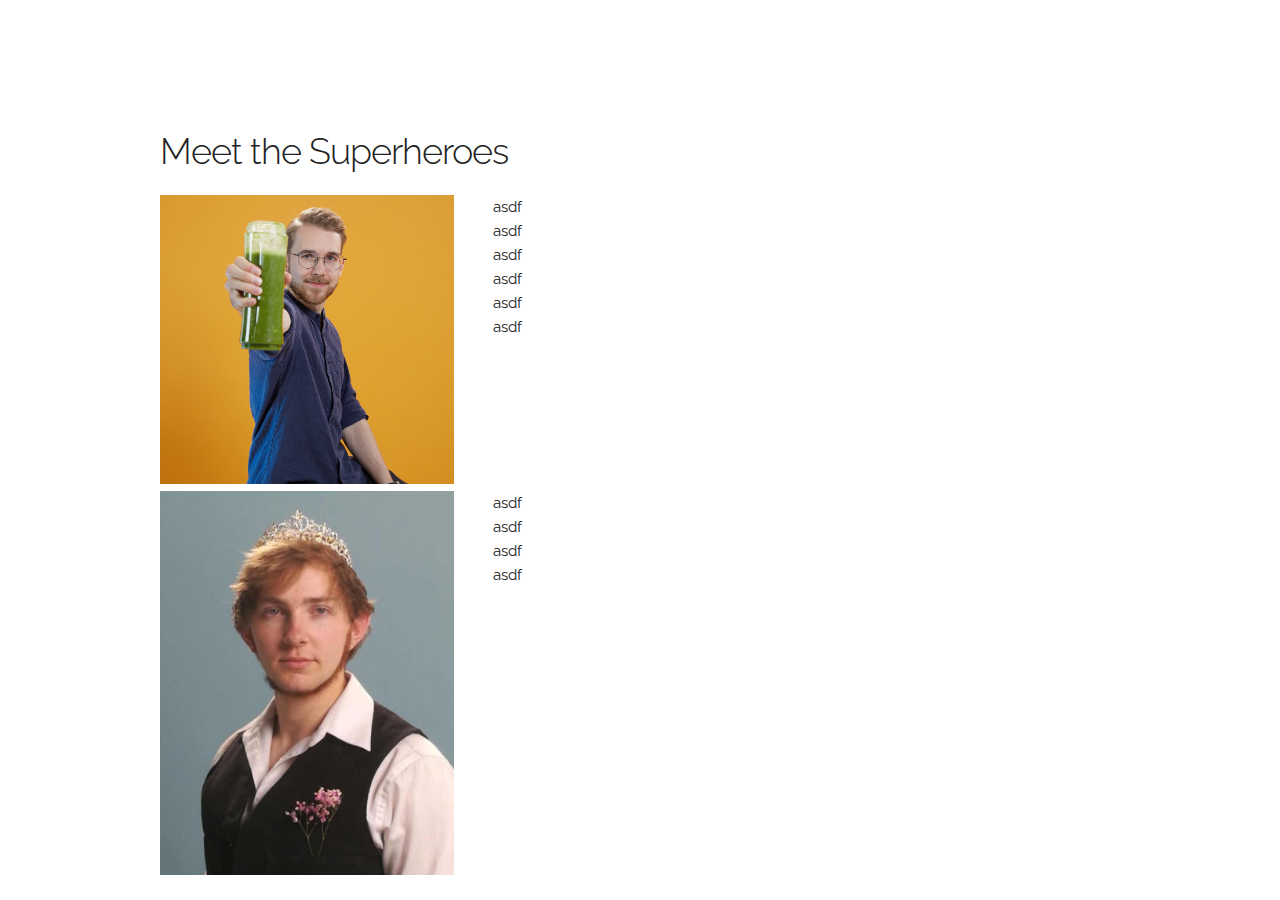
==== superheroes.html @ 85f8fbd0 "update new links and front page" ====
<!DOCTYPE html>
<html lang="en">
<head>

  <!-- Basic Page Needs
  –––––––––––––––––––––––––––––––––––––––––––––––––– -->
  <meta charset="utf-8">
  <title>MSA BJ Personal Projects</title>
  <meta name="description" content="">
  <meta name="author" content="">

  <!-- Mobile Specific Metas
  –––––––––––––––––––––––––––––––––––––––––––––––––– -->
  <meta name="viewport" content="width=device-width, initial-scale=1">

  <!-- FONT
  –––––––––––––––––––––––––––––––––––––––––––––––––– -->
  <link href="//fonts.googleapis.com/css?family=Raleway:400,300,600" rel="stylesheet" type="text/css">

  <!-- CSS
  –––––––––––––––––––––––––––––––––––––––––––––––––– -->
  <link rel="stylesheet" href="css/normalize.css">
  <link rel="stylesheet" href="css/skeleton.css">

  <!-- Favicon
  –––––––––––––––––––––––––––––––––––––––––––––––––– -->
  <link rel="icon" type="image/png" href="images/favicon.png">

</head>
<body>

  <!-- Primary Page Layout
  –––––––––––––––––––––––––––––––––––––––––––––––––– -->
  
  <div class="container" style="margin-top: 10%;">
	<div class="row">
		<div class="twelve.columns   ">
		<h3>Meet the Superheroes</h3>
		</div>
    </div>

	<div class="row">
		<div class="four columns">
			<img src="images/jonathan.png" style="width: 100%">
		</div>
		<div class="eight columns">
			asdf<br>
			asdf<br>
			asdf<br>
			asdf<br>
			asdf<br>
			asdf<br>
			
		</div>
    </div>
	
	<div class="row">
		<div class="four columns">
			<img src="images/jaguar.jpeg" style="width: 100%">
		</div>
		<div class="eight columns">
			asdf<br>
			asdf<br>
			asdf<br>
			asdf<br>
		
		</div>
    </div>
	
  </div>

<!-- End Document
  –––––––––––––––––––––––––––––––––––––––––––––––––– -->
</body>
</html>
---- css/skeleton.css ----
/*
* Skeleton V2.0.4
* Copyright 2014, Dave Gamache
* www.getskeleton.com
* Free to use under the MIT license.
* http://www.opensource.org/licenses/mit-license.php
* 12/29/2014
*/


/* Table of contents
––––––––––––––––––––––––––––––––––––––––––––––––––
- Grid
- Base Styles
- Typography
- Links
- Buttons
- Forms
- Lists
- Code
- Tables
- Spacing
- Utilities
- Clearing
- Media Queries
*/


/* Grid
–––––––––––––––––––––––––––––––––––––––––––––––––– */
.container {
  position: relative;
  width: 100%;
  max-width: 960px;
  margin: 0 auto;
  padding: 0 20px;
  box-sizing: border-box; }
.column,
.columns {
  width: 100%;
  float: left;
  box-sizing: border-box; }

/* For devices larger than 400px */
@media (min-width: 400px) {
  .container {
    width: 85%;
    padding: 0; }
}

/* For devices larger than 550px */
@media (min-width: 550px) {
  .container {
    width: 80%; }
  .column,
  .columns {
    margin-left: 4%; }
  .column:first-child,
  .columns:first-child {
    margin-left: 0; }

  .one.column,
  .one.columns                    { width: 4.66666666667%; }
  .two.columns                    { width: 13.3333333333%; }
  .three.columns                  { width: 22%;            }
  .four.columns                   { width: 30.6666666667%; }
  .five.columns                   { width: 39.3333333333%; }
  .six.columns                    { width: 48%;            }
  .seven.columns                  { width: 56.6666666667%; }
  .eight.columns                  { width: 65.3333333333%; }
  .nine.columns                   { width: 74.0%;          }
  .ten.columns                    { width: 82.6666666667%; }
  .eleven.columns                 { width: 91.3333333333%; }
  .twelve.columns                 { width: 100%; margin-left: 0; }

  .one-third.column               { width: 30.6666666667%; }
  .two-thirds.column              { width: 65.3333333333%; }

  .one-half.column                { width: 48%; }

  /* Offsets */
  .offset-by-one.column,
  .offset-by-one.columns          { margin-left: 8.66666666667%; }
  .offset-by-two.column,
  .offset-by-two.columns          { margin-left: 17.3333333333%; }
  .offset-by-three.column,
  .offset-by-three.columns        { margin-left: 26%;            }
  .offset-by-four.column,
  .offset-by-four.columns         { margin-left: 34.6666666667%; }
  .offset-by-five.column,
  .offset-by-five.columns         { margin-left: 43.3333333333%; }
  .offset-by-six.column,
  .offset-by-six.columns          { margin-left: 52%;            }
  .offset-by-seven.column,
  .offset-by-seven.columns        { margin-left: 60.6666666667%; }
  .offset-by-eight.column,
  .offset-by-eight.columns        { margin-left: 69.3333333333%; }
  .offset-by-nine.column,
  .offset-by-nine.columns         { margin-left: 78.0%;          }
  .offset-by-ten.column,
  .offset-by-ten.columns          { margin-left: 86.6666666667%; }
  .offset-by-eleven.column,
  .offset-by-eleven.columns       { margin-left: 95.3333333333%; }

  .offset-by-one-third.column,
  .offset-by-one-third.columns    { margin-left: 34.6666666667%; }
  .offset-by-two-thirds.column,
  .offset-by-two-thirds.columns   { margin-left: 69.3333333333%; }

  .offset-by-one-half.column,
  .offset-by-one-half.columns     { margin-left: 52%; }

}


/* Base Styles
–––––––––––––––––––––––––––––––––––––––––––––––––– */
/* NOTE
html is set to 62.5% so that all the REM measurements throughout Skeleton
are based on 10px sizing. So basically 1.5rem = 15px :) */
html {
  font-size: 62.5%; }
body {
  font-size: 1.5em; /* currently ems cause chrome bug misinterpreting rems on body element */
  line-height: 1.6;
  font-weight: 400;
  font-family: "Raleway", "HelveticaNeue", "Helvetica Neue", Helvetica, Arial, sans-serif;
  color: #222; }


/* Typography
–––––––––––––––––––––––––––––––––––––––––––––––––– */
h1, h2, h3, h4, h5, h6 {
  margin-top: 0;
  margin-bottom: 2rem;
  font-weight: 300; }
h1 { font-size: 4.0rem; line-height: 1.2;  letter-spacing: -.1rem;}
h2 { font-size: 3.6rem; line-height: 1.25; letter-spacing: -.1rem; }
h3 { font-size: 3.0rem; line-height: 1.3;  letter-spacing: -.1rem; }
h4 { font-size: 2.4rem; line-height: 1.35; letter-spacing: -.08rem; }
h5 { font-size: 1.8rem; line-height: 1.5;  letter-spacing: -.05rem; }
h6 { font-size: 1.5rem; line-height: 1.6;  letter-spacing: 0; }

/* Larger than phablet */
@media (min-width: 550px) {
  h1 { font-size: 5.0rem; }
  h2 { font-size: 4.2rem; }
  h3 { font-size: 3.6rem; }
  h4 { font-size: 3.0rem; }
  h5 { font-size: 2.4rem; }
  h6 { font-size: 1.5rem; }
}

p {
  margin-top: 0; }


/* Links
–––––––––––––––––––––––––––––––––––––––––––––––––– */
a {
  color: #1EAEDB; }
a:hover {
  color: #0FA0CE; }


/* Buttons
–––––––––––––––––––––––––––––––––––––––––––––––––– */
.button,
button,
input[type="submit"],
input[type="reset"],
input[type="button"] {
  display: inline-block;
  height: 38px;
  padding: 0 30px;
  color: #555;
  text-align: center;
  font-size: 11px;
  font-weight: 600;
  line-height: 38px;
  letter-spacing: .1rem;
  text-transform: uppercase;
  text-decoration: none;
  white-space: nowrap;
  background-color: transparent;
  border-radius: 4px;
  border: 1px solid #bbb;
  cursor: pointer;
  box-sizing: border-box; }
.button:hover,
button:hover,
input[type="submit"]:hover,
input[type="reset"]:hover,
input[type="button"]:hover,
.button:focus,
button:focus,
input[type="submit"]:focus,
input[type="reset"]:focus,
input[type="button"]:focus {
  color: #333;
  border-color: #888;
  outline: 0; }
.button.button-primary,
button.button-primary,
input[type="submit"].button-primary,
input[type="reset"].button-primary,
input[type="button"].button-primary {
  color: #FFF;
  background-color: #33C3F0;
  border-color: #33C3F0; }
.button.button-primary:hover,
button.button-primary:hover,
input[type="submit"].button-primary:hover,
input[type="reset"].button-primary:hover,
input[type="button"].button-primary:hover,
.button.button-primary:focus,
button.button-primary:focus,
input[type="submit"].button-primary:focus,
input[type="reset"].button-primary:focus,
input[type="button"].button-primary:focus {
  color: #FFF;
  background-color: #1EAEDB;
  border-color: #1EAEDB; }


/* Forms
–––––––––––––––––––––––––––––––––––––––––––––––––– */
input[type="email"],
input[type="number"],
input[type="search"],
input[type="text"],
input[type="tel"],
input[type="url"],
input[type="password"],
textarea,
select {
  height: 38px;
  padding: 6px 10px; /* The 6px vertically centers text on FF, ignored by Webkit */
  background-color: #fff;
  border: 1px solid #D1D1D1;
  border-radius: 4px;
  box-shadow: none;
  box-sizing: border-box; }
/* Removes awkward default styles on some inputs for iOS */
input[type="email"],
input[type="number"],
input[type="search"],
input[type="text"],
input[type="tel"],
input[type="url"],
input[type="password"],
textarea {
  -webkit-appearance: none;
     -moz-appearance: none;
          appearance: none; }
textarea {
  min-height: 65px;
  padding-top: 6px;
  padding-bottom: 6px; }
input[type="email"]:focus,
input[type="number"]:focus,
input[type="search"]:focus,
input[type="text"]:focus,
input[type="tel"]:focus,
input[type="url"]:focus,
input[type="password"]:focus,
textarea:focus,
select:focus {
  border: 1px solid #33C3F0;
  outline: 0; }
label,
legend {
  display: block;
  margin-bottom: .5rem;
  font-weight: 600; }
fieldset {
  padding: 0;
  border-width: 0; }
input[type="checkbox"],
input[type="radio"] {
  display: inline; }
label > .label-body {
  display: inline-block;
  margin-left: .5rem;
  font-weight: normal; }


/* Lists
–––––––––––––––––––––––––––––––––––––––––––––––––– */
ul {
  list-style: circle inside; }
ol {
  list-style: decimal inside; }
ol, ul {
  padding-left: 0;
  margin-top: 0; }
ul ul,
ul ol,
ol ol,
ol ul {
  margin: 1.5rem 0 1.5rem 3rem;
  font-size: 90%; }
li {
  margin-bottom: 1rem; }


/* Code
–––––––––––––––––––––––––––––––––––––––––––––––––– */
code {
  padding: .2rem .5rem;
  margin: 0 .2rem;
  font-size: 90%;
  white-space: nowrap;
  background: #F1F1F1;
  border: 1px solid #E1E1E1;
  border-radius: 4px; }
pre > code {
  display: block;
  padding: 1rem 1.5rem;
  white-space: pre; }


/* Tables
–––––––––––––––––––––––––––––––––––––––––––––––––– */
th,
td {
  padding: 12px 15px;
  text-align: left;
  border-bottom: 1px solid #E1E1E1; }
th:first-child,
td:first-child {
  padding-left: 0; }
th:last-child,
td:last-child {
  padding-right: 0; }


/* Spacing
–––––––––––––––––––––––––––––––––––––––––––––––––– */
button,
.button {
  margin-bottom: 1rem; }
input,
textarea,
select,
fieldset {
  margin-bottom: 1.5rem; }
pre,
blockquote,
dl,
figure,
table,
p,
ul,
ol,
form {
  margin-bottom: 2.5rem; }


/* Utilities
–––––––––––––––––––––––––––––––––––––––––––––––––– */
.u-full-width {
  width: 100%;
  box-sizing: border-box; }
.u-max-full-width {
  max-width: 100%;
  box-sizing: border-box; }
.u-pull-right {
  float: right; }
.u-pull-left {
  float: left; }


/* Misc
–––––––––––––––––––––––––––––––––––––––––––––––––– */
hr {
  margin-top: 3rem;
  margin-bottom: 3.5rem;
  border-width: 0;
  border-top: 1px solid #E1E1E1; }


/* Clearing
–––––––––––––––––––––––––––––––––––––––––––––––––– */

/* Self Clearing Goodness */
.container:after,
.row:after,
.u-cf {
  content: "";
  display: table;
  clear: both; }


/* Media Queries
–––––––––––––––––––––––––––––––––––––––––––––––––– */
/*
Note: The best way to structure the use of media queries is to create the queries
near the relevant code. For example, if you wanted to change the styles for buttons
on small devices, paste the mobile query code up in the buttons section and style it
there.
*/


/* Larger than mobile */
@media (min-width: 400px) {}

/* Larger than phablet (also point when grid becomes active) */
@media (min-width: 550px) {}

/* Larger than tablet */
@media (min-width: 750px) {}

/* Larger than desktop */
@media (min-width: 1000px) {}

/* Larger than Desktop HD */
@media (min-width: 1200px) {}





/* ADAPTABLE SQUARE BOXES
------------------------------------------------- */

.square-box{
    position: relative;
    /*width: 50%;*/
	width: 100%;
    overflow: hidden;
    background: #4679BD;
}
.square-box:before{
    content: "";
    display: block;
    padding-top: 100%;
}
.square-content{
    position:  absolute;
    top: 0;
    left: 0;
    bottom: 0;
    right: 0;
    color: white;
}
.square-content div {
   display: table;
   width: 100%;
   height: 100%;
}
.square-content span {
    display: table-cell;
    text-align: center;
    vertical-align: middle;
    color: white;
	font-size: 2.5em; /* currently ems cause chrome bug misinterpreting rems on body element */
	line-height: 1.6;
	font-weight: 400;
	font-family: "Raleway", "HelveticaNeue", "Helvetica Neue", Helvetica, Arial, sans-serif;
}
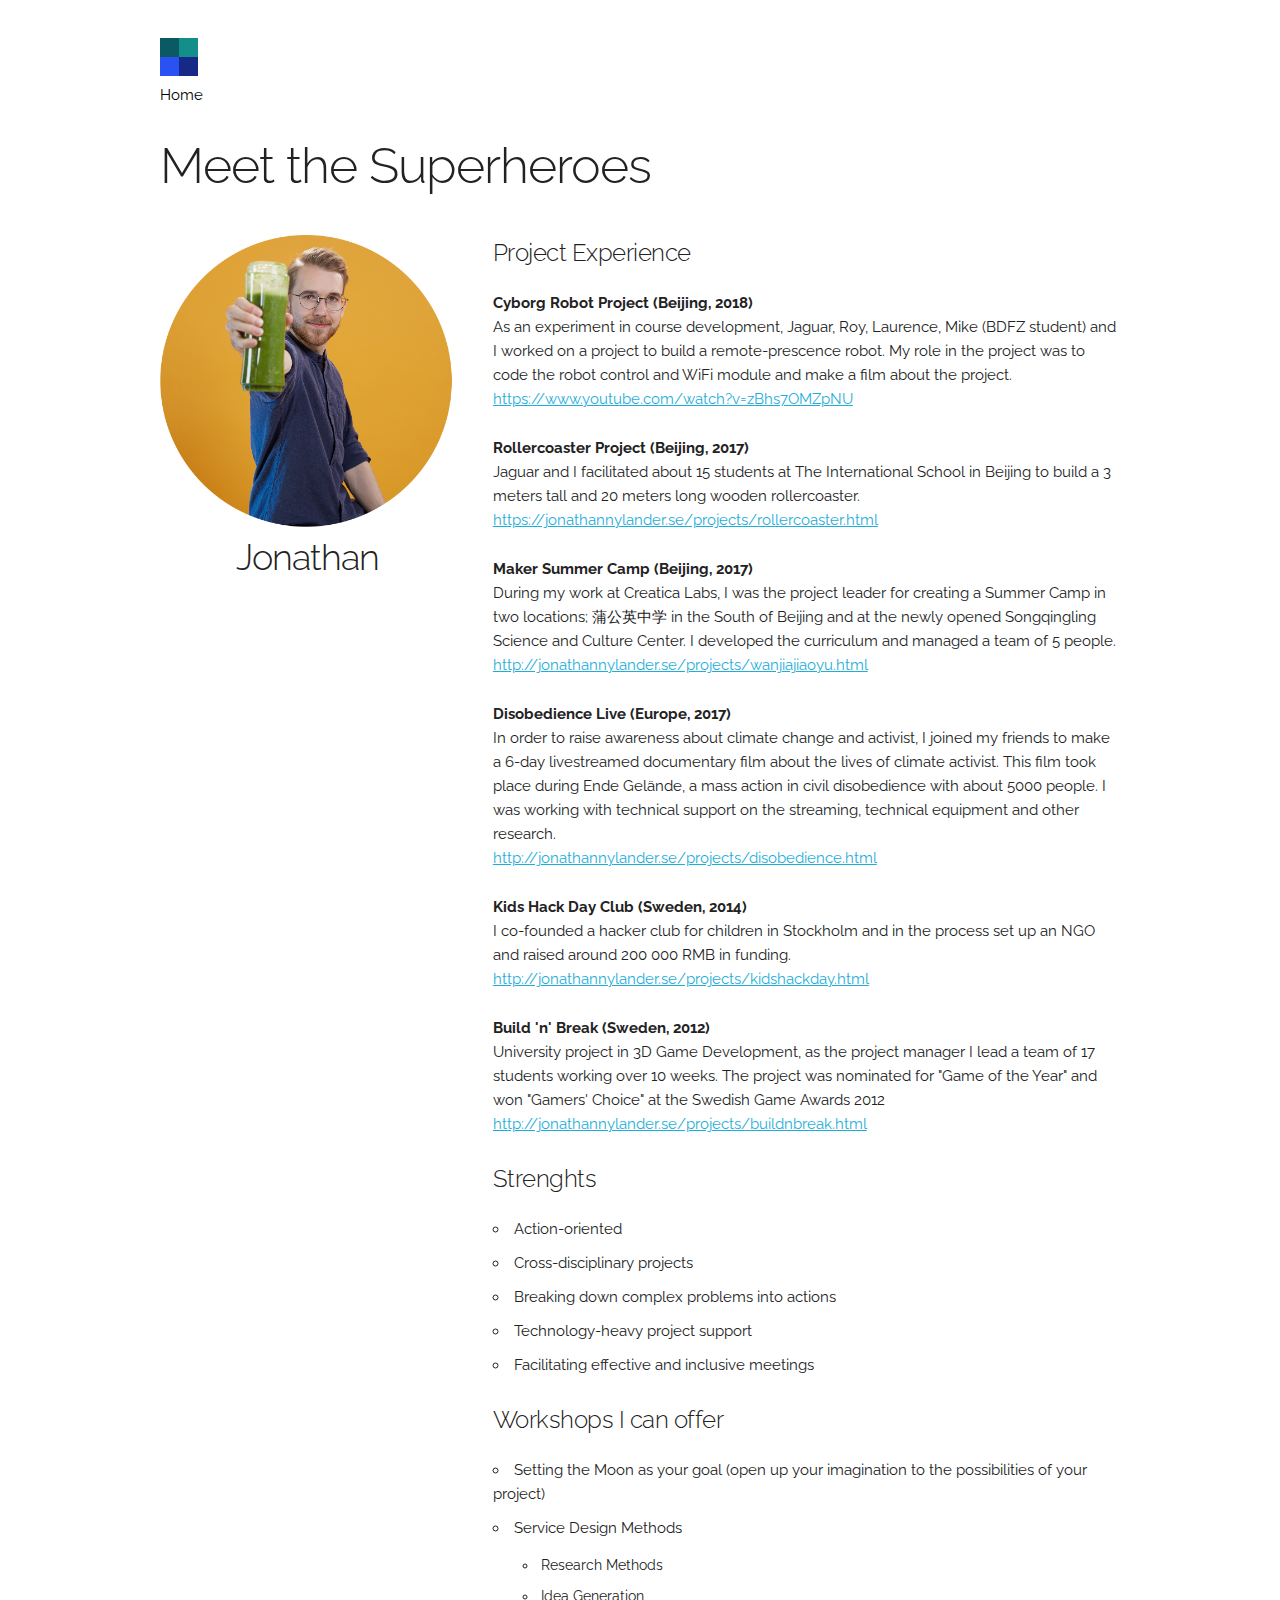
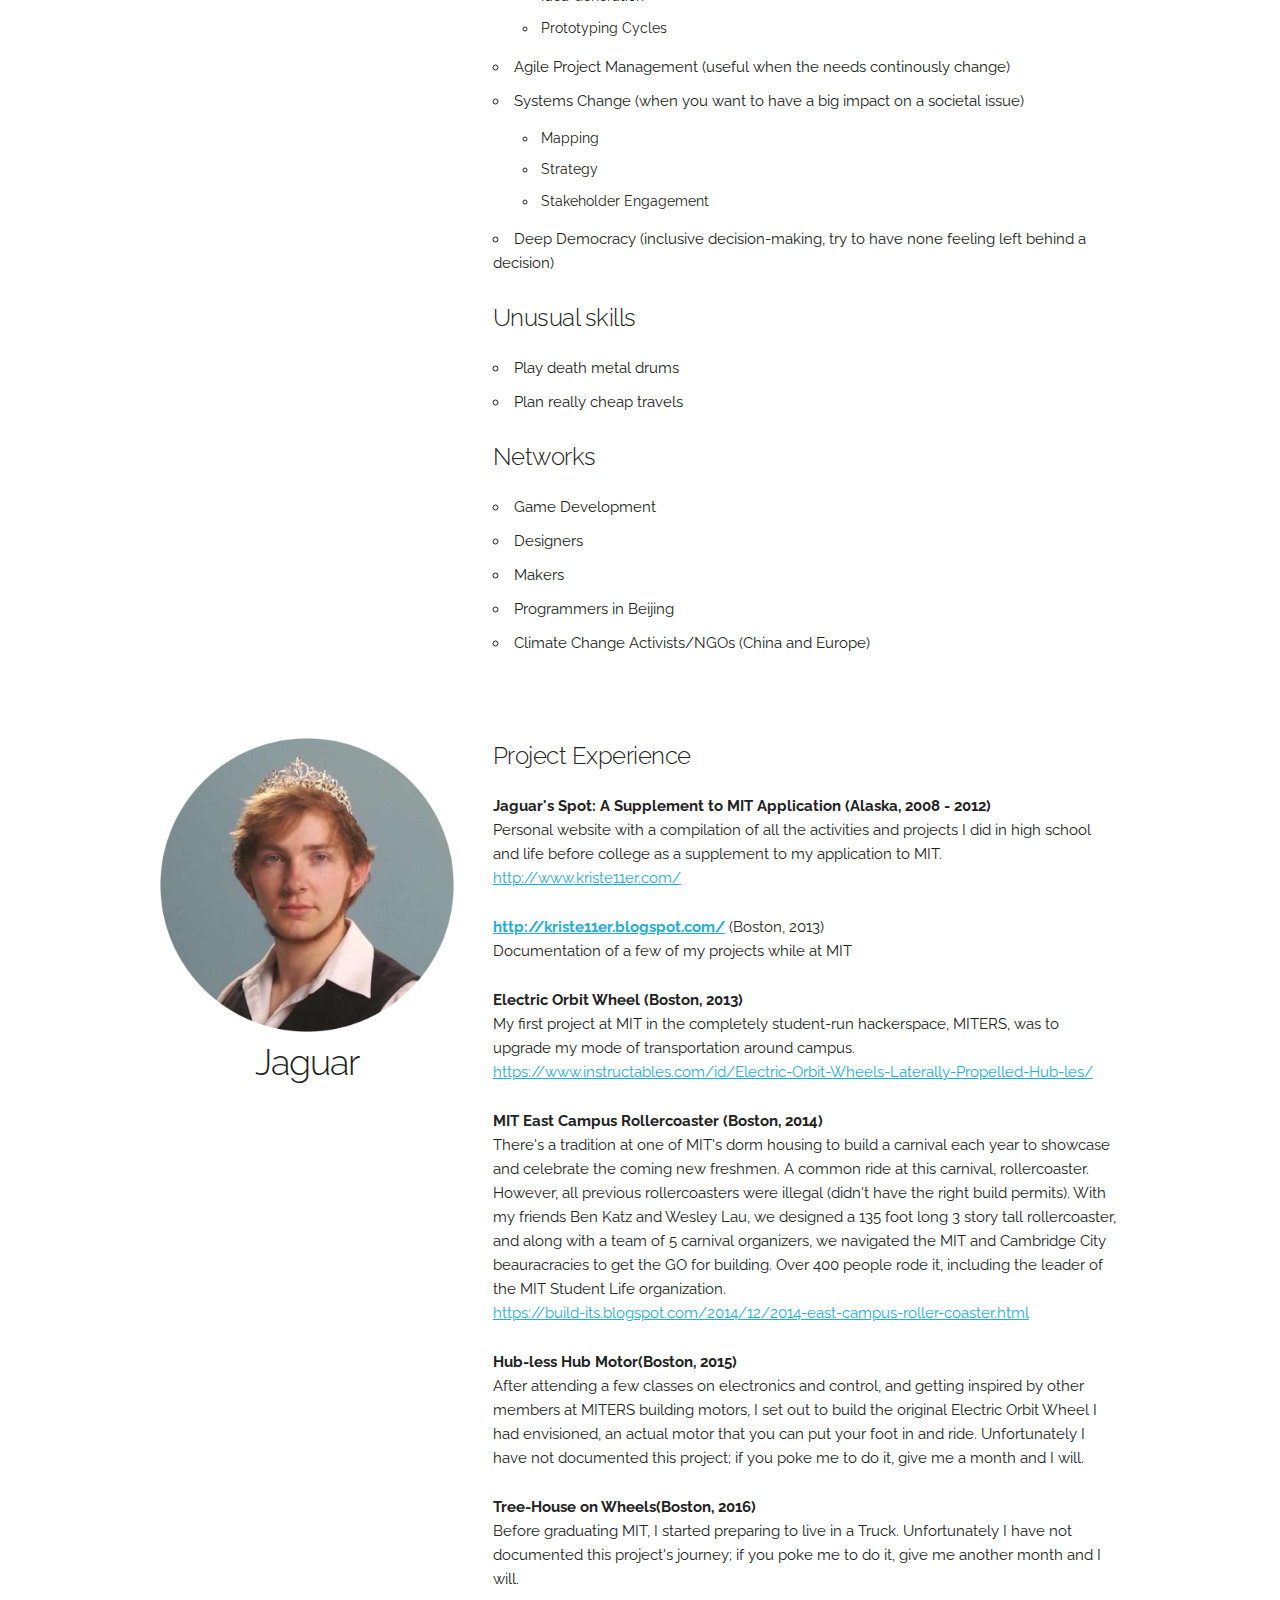
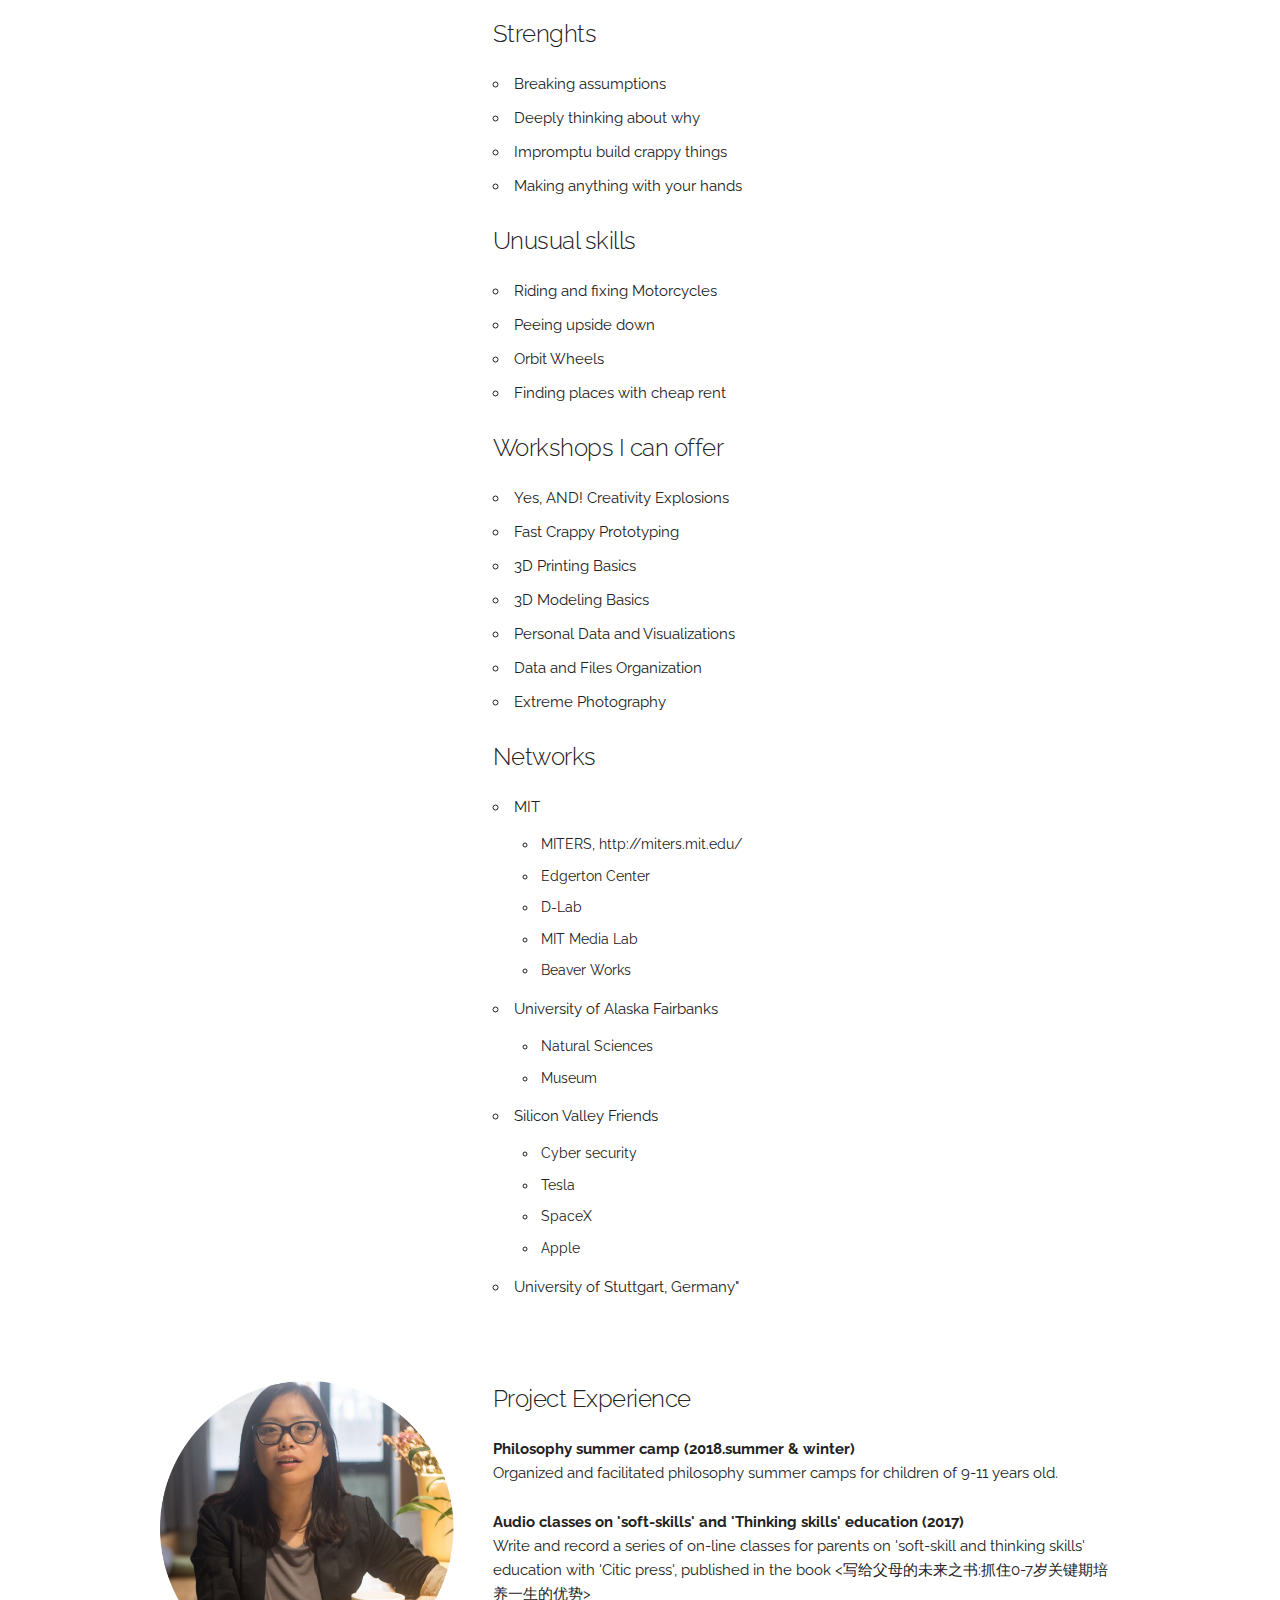
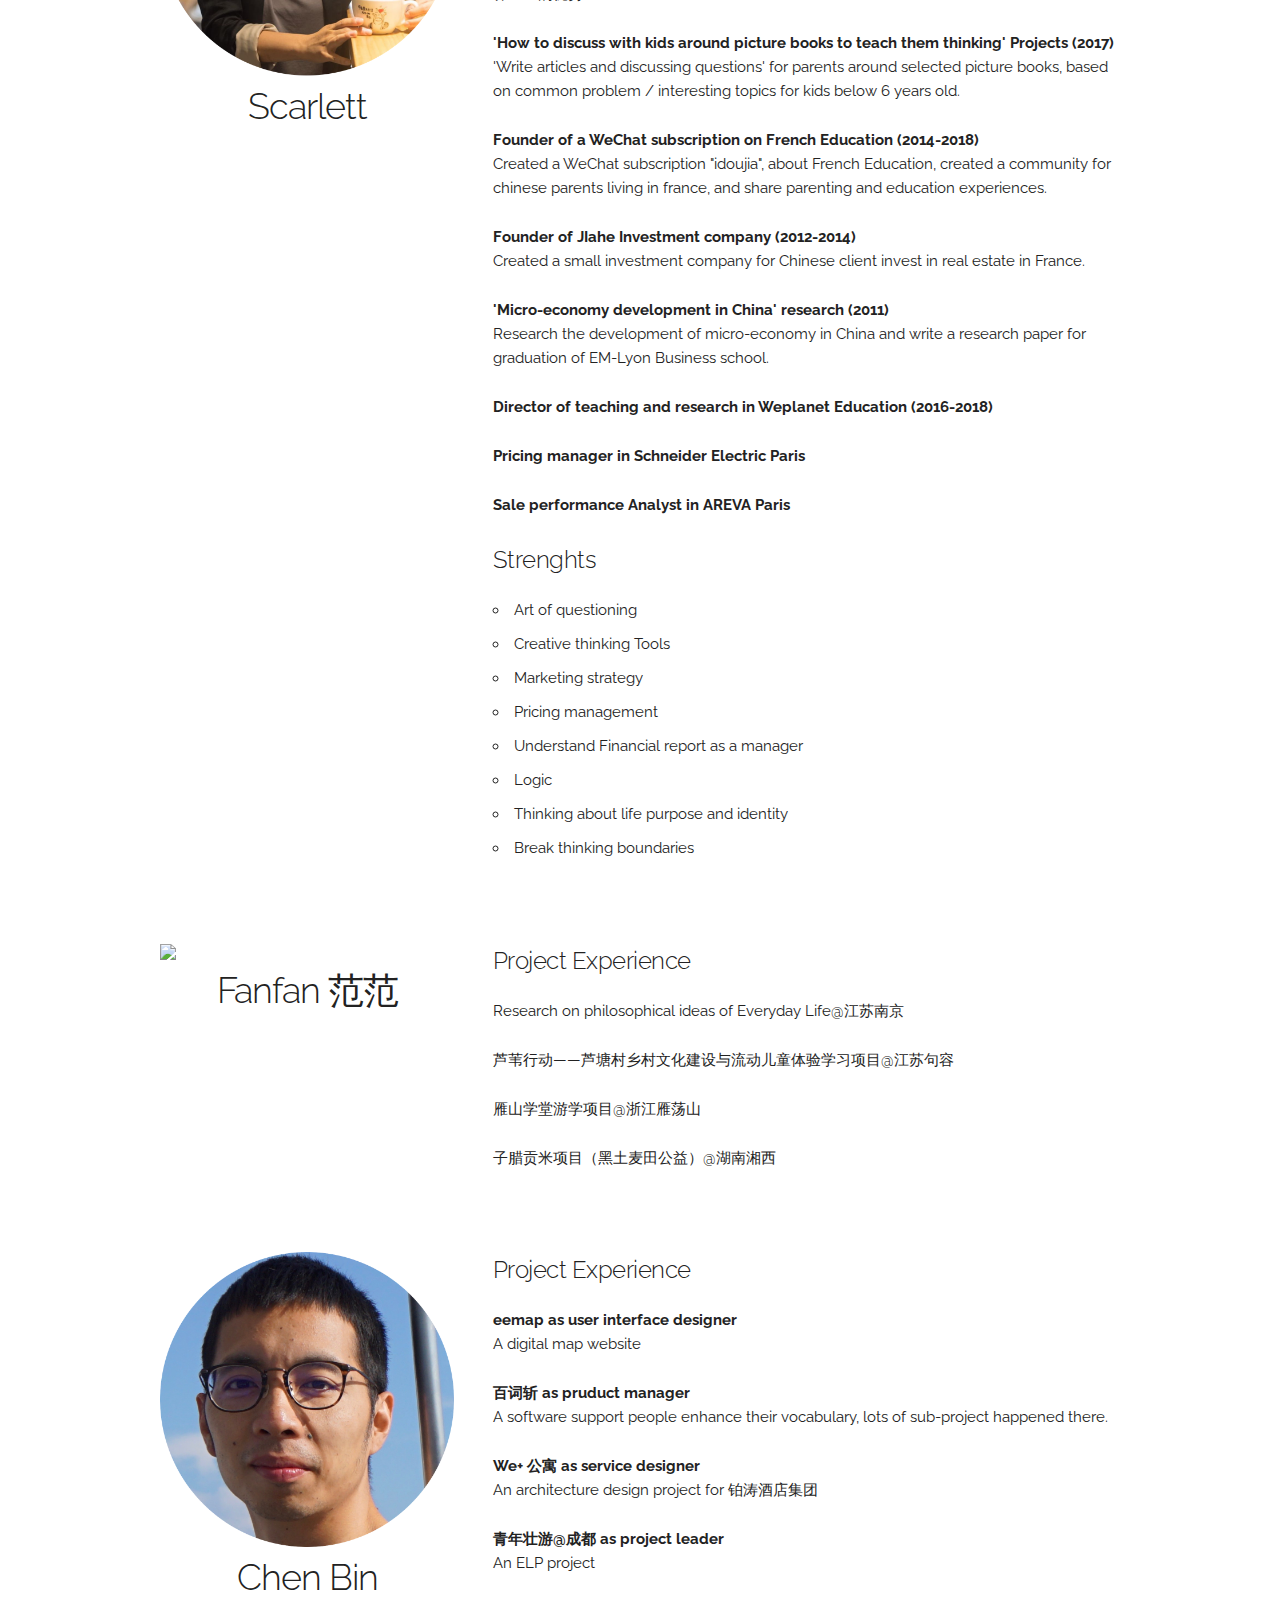
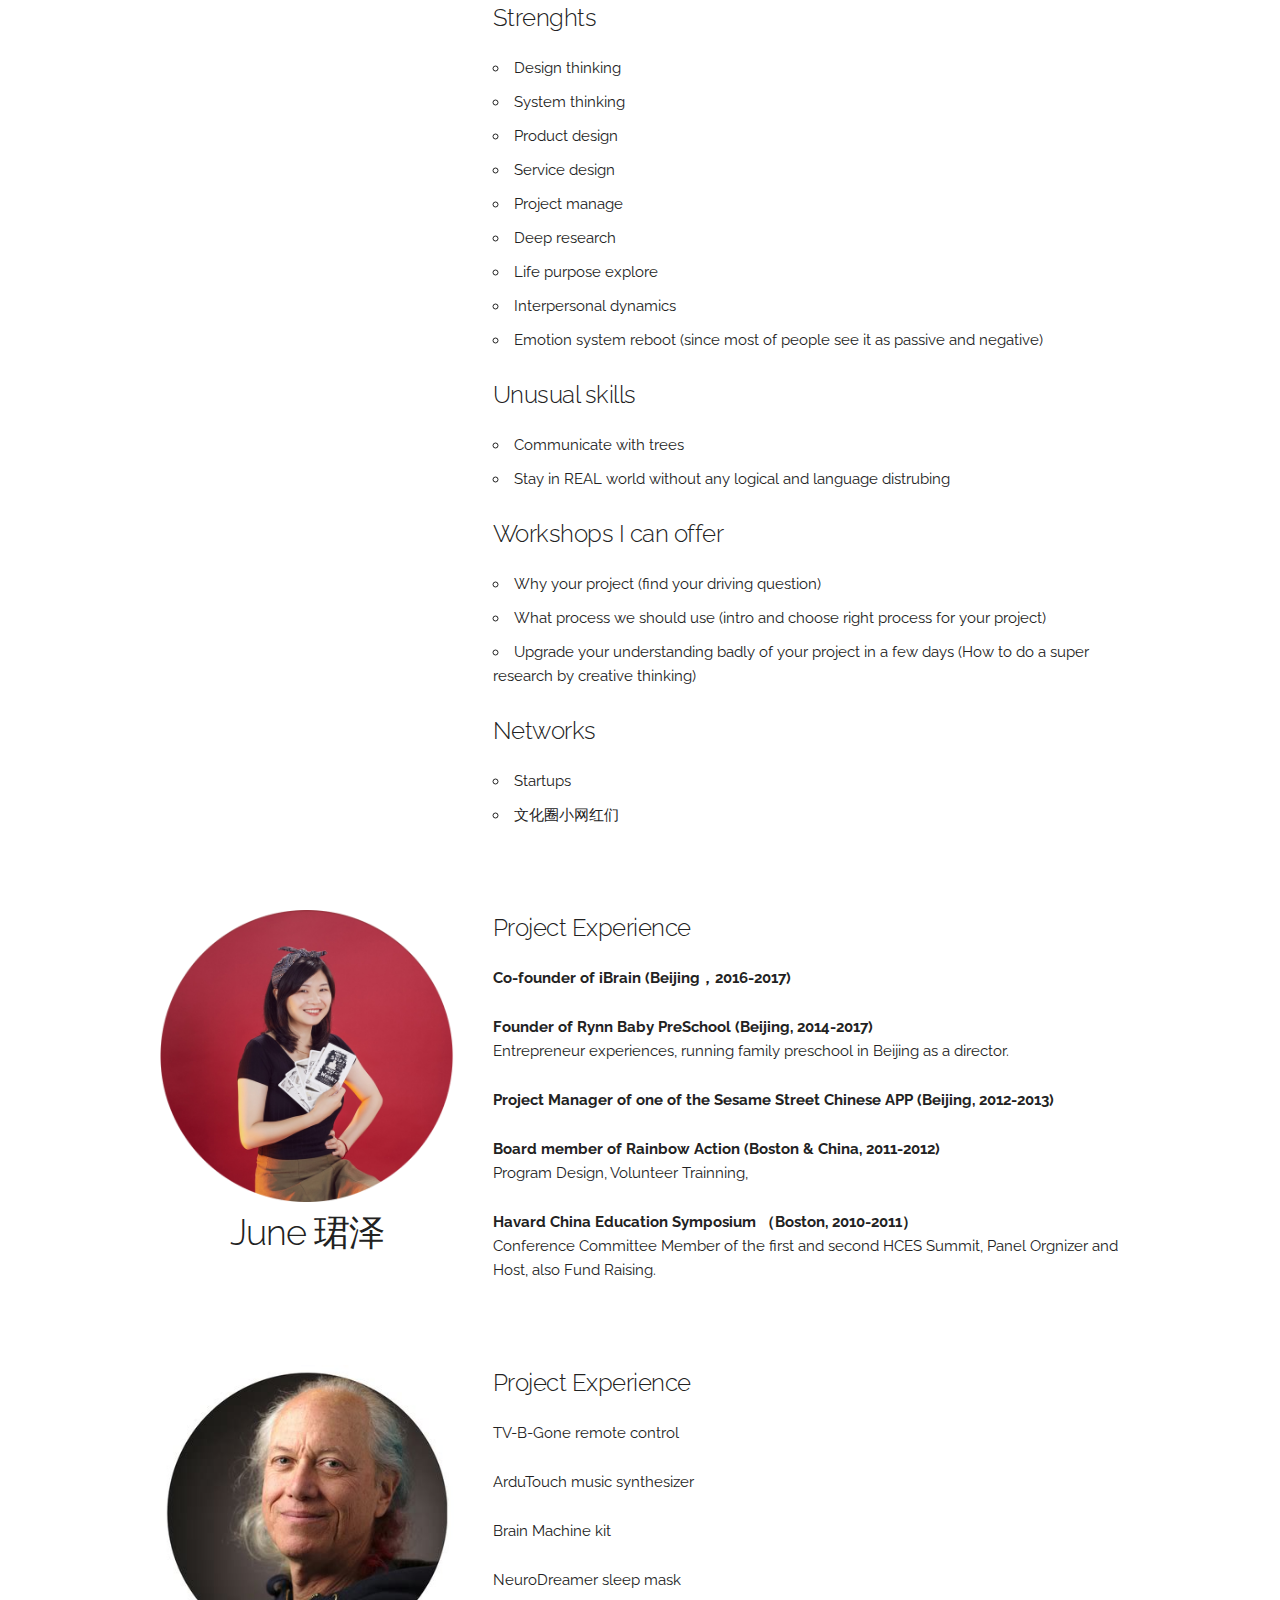
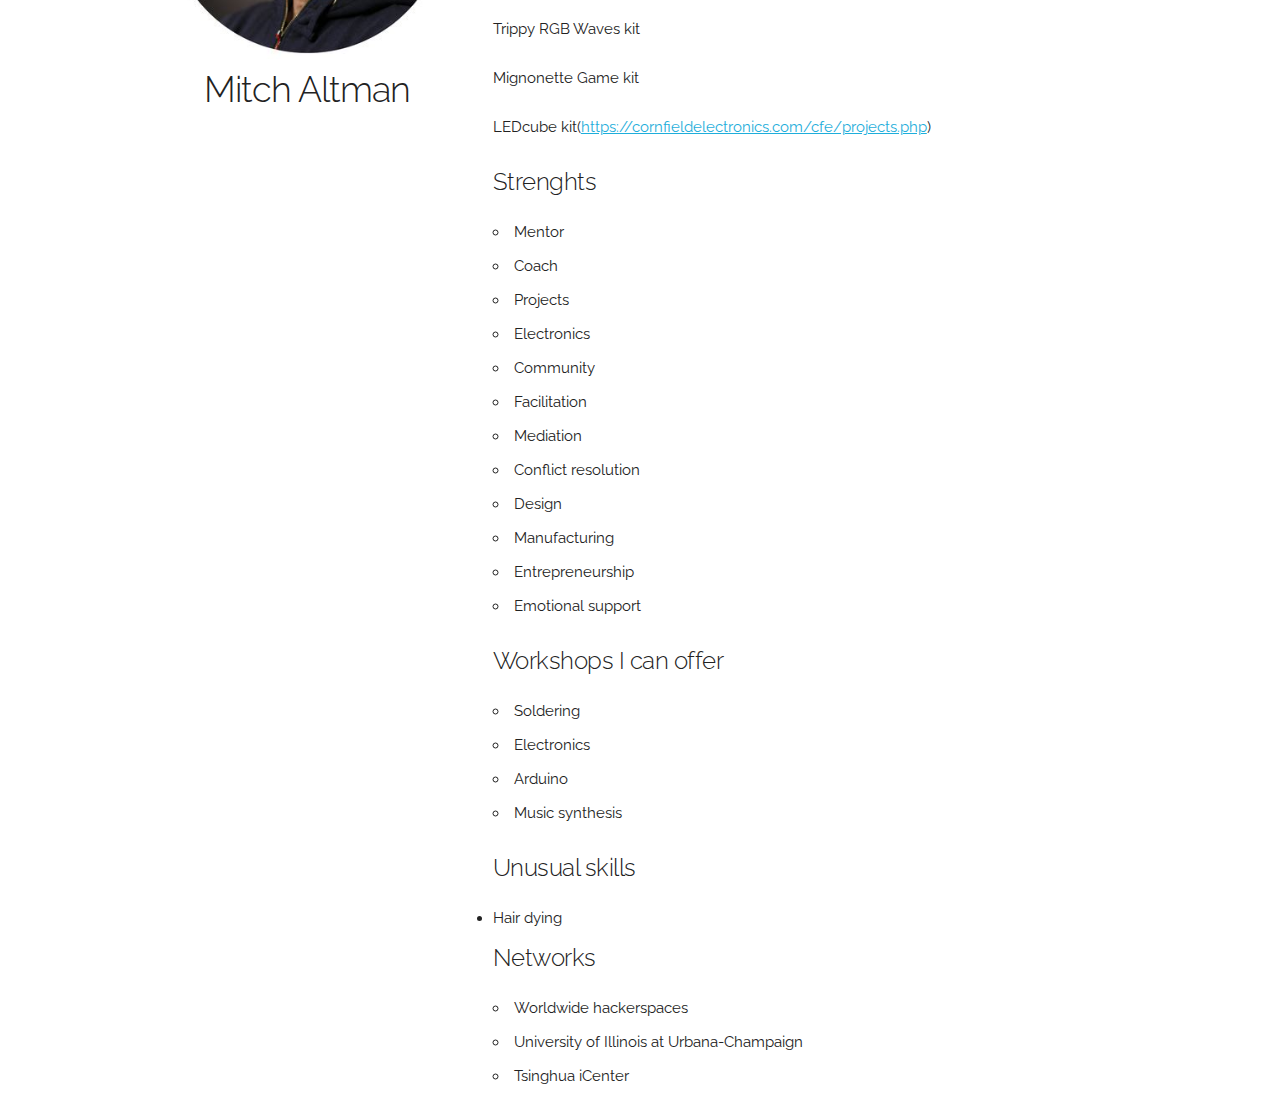
==== commit 0f7aa039: "final update before email" ====
--- a/superheroes.html
+++ b/superheroes.html
@@ -32,39 +32,419 @@
   <!-- Primary Page Layout
   –––––––––––––––––––––––––––––––––––––––––––––––––– -->
   
-  <div class="container" style="margin-top: 10%;">
+  <div class="container" style="margin-top: 3%;">
 	<div class="row">
-		<div class="twelve.columns   ">
-		<h3>Meet the Superheroes</h3>
-		</div>
-    </div>
-
-	<div class="row">
+		<div class="eleven columns">
+		
+		<div class="navigation-bar">
+			<a href="index.html">
+			<img src="images/menu.png" style="width: 2.5em"><br>
+			Home
+			</a>
+		</div>
+		
+		</div>
+    </div>
+	
+	<div class="row"  style="margin-top: 3%; margin-bottom: 2%;">
+		<div class="twelve columns">
+		<h1>Meet the Superheroes</h1>
+		</div>
+    </div>
+
+	<div class="row" id="jonathan">
 		<div class="four columns">
 			<img src="images/jonathan.png" style="width: 100%">
-		</div>
-		<div class="eight columns">
-			asdf<br>
-			asdf<br>
-			asdf<br>
-			asdf<br>
-			asdf<br>
-			asdf<br>
-			
-		</div>
-    </div>
-	
-	<div class="row">
-		<div class="four columns">
-			<img src="images/jaguar.jpeg" style="width: 100%">
-		</div>
-		<div class="eight columns">
-			asdf<br>
-			asdf<br>
-			asdf<br>
-			asdf<br>
+			<center><h3>Jonathan</h3></center>
+		</div>
+		<div class="eight columns">
+			<h5>Project Experience</h5>
+			<p><b>Cyborg Robot Project (Beijing, 2018)</b><br>
+			As an experiment in course development, Jaguar, Roy, Laurence, Mike (BDFZ student) and I worked on a project to build a remote-prescence robot. My role in the project was to code the robot control and WiFi module and make a film about the project.<br>
+			<a href="https://www.youtube.com/watch?v=zBhs7OMZpNU">https://www.youtube.com/watch?v=zBhs7OMZpNU</a></p>
+
+			<p><b>Rollercoaster Project (Beijing, 2017)</b><br>
+			Jaguar and I facilitated about 15 students at The International School in Beijing to build a 3 meters tall and 20 meters long wooden rollercoaster. <br>
+			<a href="https://jonathannylander.se/projects/rollercoaster.html">https://jonathannylander.se/projects/rollercoaster.html</a>                                                                                                                                                                                                                                                                                                                                                                                                                                </a></p>
+
+			<p><b>Maker Summer Camp (Beijing, 2017)</b><br>
+			During my work at Creatica Labs, I was the project leader for creating a Summer Camp in two locations; 蒲公英中学 in the South of Beijing and at the newly opened Songqingling Science and Culture Center. I developed the curriculum and managed a team of 5 people.<br>
+			<a href="http://jonathannylander.se/projects/wanjiajiaoyu.html">http://jonathannylander.se/projects/wanjiajiaoyu.html</a></p>
+
+			<p><b>Disobedience Live (Europe, 2017)</b><br>
+			In order to raise awareness about climate change and activist, I joined my friends to make a 6-day livestreamed documentary film about the lives of climate activist. This film took place during Ende Gelände, a mass action in civil disobedience with about 5000 people. I was working with technical support on the streaming, technical equipment and other research.<br>
+			<a href="http://jonathannylander.se/projects/disobedience.html">http://jonathannylander.se/projects/disobedience.html</a></p>
+
+			<p><b>Kids Hack Day Club (Sweden, 2014)</b><br>
+			I co-founded a hacker club for children in Stockholm and in the process set up an NGO and raised around 200 000 RMB in funding.<br>
+			<a href="http://jonathannylander.se/projects/kidshackday.html">http://jonathannylander.se/projects/kidshackday.html</a></p>
+
+			<p><b>Build 'n' Break (Sweden, 2012)</b><br>
+			University project in 3D Game Development, as the project manager I lead a team of 17 students working over 10 weeks. The project was nominated for "Game of the Year" and won "Gamers' Choice" at the Swedish Game Awards 2012<br>
+			<a href="http://jonathannylander.se/projects/buildnbreak.html">http://jonathannylander.se/projects/buildnbreak.html</a></p>
+			
+			<h5>Strenghts</h5>
+			<ul>
+			<li>Action-oriented</li>
+			<li>Cross-disciplinary projects</li>
+			<li>Breaking down complex problems into actions</li>
+			<li>Technology-heavy project support</li>
+			<li>Facilitating effective and inclusive meetings</li>
+			</ul>
+			
+			<h5>Workshops I can offer</h5>
+			<ul>
+				<li>Setting the Moon as your goal (open up your imagination to the possibilities of your project)</li>
+				<li>Service Design Methods</li>
+				<ul>
+					<li>Research Methods</li>
+					<li>Idea Generation</li>
+					<li>Prototyping Cycles</li>
+				</ul>
+				<li>Agile Project Management (useful when the needs continously change)</li>
+				<li>Systems Change (when you want to have a big impact on a societal issue)</li>
+				<ul>
+				   <li>Mapping</li>
+				   <li>Strategy</li>
+				   <li>Stakeholder Engagement</li>
+				</ul>
+				<li>Deep Democracy (inclusive decision-making, try to have none feeling left behind a decision)</li>			
+			</ul>
+			
+			<h5>Unusual skills</h5>
+			<ul>
+				<li>Play death metal drums</li>
+				<li>Plan really cheap travels</li>
+			</ul>
+			
+			<h5>Networks</h5>
+			<ul>
+				<li>Game Development</li>
+				<li>Designers</li>
+				<li>Makers</li>
+				<li>Programmers in Beijing</li>
+				<li>Climate Change Activists/NGOs (China and Europe)</li>
+			</ul>
+		</div>
+    </div>
+	
+	<div class="row" id="jaguar" style="margin-top: 6%;">
+		<div class="four columns">
+			<img src="images/jaguar.png" style="width: 100%">
+			<center><h3>Jaguar</h3></center>
+		</div>
+		<div class="eight columns">
+			<h5>Project Experience</h5>			
+			<p>
+			<b>Jaguar's Spot: A Supplement to MIT Application (Alaska, 2008 - 2012)</b><br>
+			Personal website with a compilation of all the activities and projects I did in high school and life before college as a supplement to my application to MIT. <br>
+			<a href="http://www.kriste11er.com/">http://www.kriste11er.com/</a>
+			</p>
+			
+			<p>
+			<b><a href="http://kriste11er.blogspot.com/">http://kriste11er.blogspot.com/</a> </b> (Boston, 2013)<br>
+			Documentation of a few of my projects while at MIT
+			</p>
+			
+			<p>
+			<b>Electric Orbit Wheel (Boston, 2013)</b><br>
+			My first project at MIT in the completely student-run hackerspace, MITERS, was to upgrade my mode of transportation around campus. <br>
+			<a href="https://www.instructables.com/id/Electric-Orbit-Wheels-Laterally-Propelled-Hub-les/">https://www.instructables.com/id/Electric-Orbit-Wheels-Laterally-Propelled-Hub-les/</a>
+			</p>
+
+			<p>
+			<b>MIT East Campus Rollercoaster (Boston, 2014)<br></b>
+			There's a tradition at one of MIT's dorm housing to build a carnival each year to showcase and celebrate the coming new freshmen. A common ride at this carnival, rollercoaster. However, all previous rollercoasters were illegal (didn't have the right build permits). With my friends Ben Katz and Wesley Lau, we designed a 135 foot long 3 story tall rollercoaster, and along with a team of 5 carnival organizers, we navigated the MIT and Cambridge City beauracracies to get the GO for building. Over 400 people rode it, including the leader of the MIT Student Life organization. <br>
+			<a href="https://build-its.blogspot.com/2014/12/2014-east-campus-roller-coaster.html">https://build-its.blogspot.com/2014/12/2014-east-campus-roller-coaster.html</a>
+			</p>
+			
+			<p>
+			<b>Hub-less Hub Motor(Boston, 2015)<br></b> 
+			After attending a few classes on electronics and control, and getting inspired by other members at MITERS building motors, I set out to build the original Electric Orbit Wheel I had envisioned, an actual motor that you can put your foot in and ride. Unfortunately I have not documented this project; if you poke me to do it, give me a month and I will. <br>
+			</p>
+
+			<p>
+			<b>Tree-House on Wheels(Boston, 2016) <br></b> 
+			Before graduating MIT, I started preparing to live in a Truck. Unfortunately I have not documented this project's journey; if you poke me to do it, give me another month and I will. <br>
+
+			
+			<h5>Strenghts</h5>
+			<ul>
+			<li>Breaking assumptions</li>
+			<li>Deeply thinking about why </li>
+			<li>Impromptu build crappy things</li>
+			<li>Making anything with your hands</li>
+			</ul>
+			
+			<h5>Unusual skills</h5>
+			<ul>
+				<li>Riding and fixing Motorcycles</li>
+				<li>Peeing upside down</li>
+				<li>Orbit Wheels</li>
+				<li>Finding places with cheap rent</li>
+			</ul>
+
+			
+			<h5>Workshops I can offer</h5>
+			<ul>
+			<li>Yes, AND! Creativity Explosions</li>
+			<li>Fast Crappy Prototyping</li>
+			<li>3D Printing Basics</li>
+			<li>3D Modeling Basics</li>
+			<li>Personal Data and Visualizations</li>
+			<li>Data and Files Organization </li>
+			<li>Extreme Photography</li>
+			</ul>
+			
+			<h5>Networks</h5>
+			<ul>
+				<li>MIT</li>
+				<ul>
+					<li>MITERS, http://miters.mit.edu/</li>
+					<li>Edgerton Center</li>
+					<li>D-Lab</li>
+					<li>MIT Media Lab</li>
+					<li>Beaver Works</li>
+				</ul>
+				
+				
+				<li>University of Alaska Fairbanks</li>
+				<ul>
+					<li>Natural Sciences</li>
+					<li>Museum </li>
+				</ul>
+				
+				<li>Silicon Valley Friends</li>
+				<ul>
+					<li>Cyber security</li>
+					<li>Tesla </li>
+					<li>SpaceX</li>
+					<li>Apple </li>
+				</ul>
+				<li>University of Stuttgart, Germany"</li>
+			</ul>
+			
 		
 		</div>
+    </div>
+	
+	<div class="row" id="scarlett" style="margin-top: 6%;">
+		<div class="four columns">
+			<img src="images/scarlett.png" style="width: 100%">
+			<center><h3>Scarlett</h3></center>
+		</div>
+		<div class="eight columns">
+			<h5>Project Experience</h5>			
+			
+			<p>
+			<b>Philosophy summer camp (2018.summer & winter)</b><br>
+			Organized and facilitated philosophy summer camps for children of 9-11 years old. 
+			</p>
+			<p>
+			<b>Audio classes on 'soft-skills' and 'Thinking skills' education (2017)</b><br>
+			Write and record a series of on-line classes for parents on 'soft-skill and thinking skills' education with 'Citic press', published in the book <写给父母的未来之书:抓住0-7岁关键期培养一生的优势>
+			</p>
+			<p>
+			<b>'How to discuss with kids around picture books to teach them thinking' Projects (2017)</b><br>
+			'Write articles and discussing questions' for parents around selected picture books, based on common problem / interesting  topics for kids below 6 years old. 
+			</p>
+			<p>
+			<b>Founder of a WeChat subscription on French Education (2014-2018)</b><br>
+			Created a WeChat subscription "idoujia", about French Education, created a community for chinese parents living in france, and share parenting and education experiences.
+			</p>
+			<p>
+			<b>Founder of JIahe Investment company (2012-2014)</b><br>
+			Created a small investment company for Chinese client invest in real estate in France. 
+			</p>
+			<p>
+			<b>'Micro-economy development in China' research (2011)</b><br>
+			Research the development of micro-economy in China and write a research paper for graduation of EM-Lyon Business school.
+			</p>
+			<p>
+			<b>Director of teaching and research in Weplanet Education (2016-2018)</b><br>
+			</p>
+			<p>
+			<b>Pricing manager in Schneider Electric Paris</b>
+			</p>
+			<p>
+			<b>Sale performance Analyst in AREVA Paris</b>
+			</p>			
+			
+			<h5>Strenghts</h5>
+			<ul>
+			<li>Art of questioning</li>
+			<li>Creative thinking Tools</li>
+			<li>Marketing strategy</li>
+			<li>Pricing management</li>
+			<li>Understand Financial report as a manager</li>
+			<li>Logic</li>
+			<li>Thinking about life purpose and identity</li>
+			<li>Break thinking boundaries</li>
+			</ul>
+		</div>
+    </div>
+	
+	<div class="row" id="fanfan" style="margin-top: 6%;">
+		<div class="four columns">
+			<img src="images/fanfan.png" style="width: 100%">
+			<center><h3>Fanfan 范范</h3></center>
+		</div>
+		<div class="eight columns">
+			<h5>Project Experience</h5>			
+			<p>
+			Research on philosophical ideas of Everyday Life@江苏南京
+			</p>
+			<p>
+			芦苇行动——芦塘村乡村文化建设与流动儿童体验学习项目@江苏句容
+			</p>
+			<p>
+			雁山学堂游学项目@浙江雁荡山
+			</p>
+			<p>
+			子腊贡米项目（黑土麦田公益）@湖南湘西
+			</p>
+			
+		</div>
+    </div>
+	
+	<div class="row" id="chenbin" style="margin-top: 6%;">
+		<div class="four columns">
+			<img src="images/chenbin.png" style="width: 100%">
+			<center><h3>Chen Bin</h3></center>
+		</div>
+		<div class="eight columns">
+			<h5>Project Experience</h5>			
+			<p>
+			<b>eemap as user interface designer</b><br>
+			A digital map website
+			<p>
+			</p>
+			<b>百词斩 as pruduct manager</b><br>
+			A software support people enhance their vocabulary, lots of sub-project happened there.
+			<p>
+			</p>
+			<b>We+ 公寓 as service designer</b><br>
+			An architecture design project for 铂涛酒店集团
+			<p>
+			</p>
+			<b>青年壮游@成都 as project leader</b><br>
+			An ELP project
+			</p>
+			
+			<h5>Strenghts</h5>
+			<ul>
+			<li>Design thinking</li>
+			<li>System thinking</li>
+			<li>Product design</li>
+			<li>Service design</li>
+			<li>Project manage</li>
+			<li>Deep research</li>
+			<li>Life purpose explore</li>
+			<li>Interpersonal dynamics</li>
+			<li>Emotion system reboot (since most of people see it as passive and negative)</li>
+			</ul>
+			
+			<h5>Unusual skills</h5>
+			<ul>
+				<li>Communicate with trees</li>
+				<li>Stay in REAL world without any logical and language distrubing</li>
+			</ul>
+
+			<h5>Workshops I can offer</h5>
+			<ul>
+			<li>Why your project (find your driving question)</li>
+			<li>What process we should use (intro and choose right process for your project)</li>
+			<li>Upgrade your understanding badly of your project in a few days (How to do a super research by creative thinking)</li>
+			</ul>
+			
+			<h5>Networks</h5>
+			<ul>
+				<li>Startups</li>
+				<li>文化圈小网红们</li>
+			</ul>
+			
+		</div>
+    </div>
+	
+	<div class="row" id="junze" style="margin-top: 6%;">
+		<div class="four columns">
+			<img src="images/junze.png" style="width: 100%">
+			<center><h3>June 珺泽</h3></center>
+		</div>
+		<div class="eight columns">
+			<h5>Project Experience</h5>	
+			<p>
+			<b>Co-founder of iBrain (Beijing，2016-2017)</b><br> 
+			</p>
+			<p>
+			<b>Founder of Rynn Baby PreSchool (Beijing, 2014-2017)</b><br>
+			Entrepreneur experiences,  running family preschool in Beijing as a director.
+			</p>
+			<p>
+			<b>Project Manager of one of the Sesame Street Chinese  APP (Beijing, 2012-2013)</b><br>
+			</p>
+			<p>
+			<b>Board member of Rainbow Action (Boston & China, 2011-2012)</b><br>
+			Program Design, Volunteer  Trainning, 
+			</p>
+			<p>
+			<b>Havard China Education Symposium （Boston, 2010-2011）</b><br>
+			Conference Committee Member of the first and second HCES Summit, Panel Orgnizer and Host, also Fund Raising. 
+			</p>
+			
+		</div>
+    </div>
+	
+	<div class="row" id="mitch" style="margin-top: 6%;">
+		<div class="four columns">
+			<img src="images/mitch.jpg" style="width: 100%">
+			<center><h3>Mitch Altman</h3></center>
+		</div>
+		<div class="eight columns">
+			<h5>Project Experience</h5>	
+			<p>TV-B-Gone remote control</p>
+			<p>ArduTouch music synthesizer</p>
+			<p>Brain Machine kit</p>
+			<p>NeuroDreamer sleep mask</p>
+			<p>Trippy RGB Waves kit</p>
+			<p>Mignonette Game kit</p>
+			<p>LEDcube kit(<a href="https://cornfieldelectronics.com/cfe/projects.php">https://cornfieldelectronics.com/cfe/projects.php</a>)</p>
+			
+			<h5>Strenghts</h5>
+			<ul>
+			<li>Mentor</li>
+			<li>Coach</li>
+			<li>Projects</li>
+			<li>Electronics</li>
+			<li>Community</li>
+			<li>Facilitation</li>
+			<li>Mediation</li>
+			<li>Conflict resolution</li>
+			<li>Design</li>
+			<li>Manufacturing</li>
+			<li>Entrepreneurship</li>
+			<li>Emotional support</li>
+			</ul>
+			
+			<h5>Workshops I can offer</h5>
+			<ul>
+			<li>Soldering</li>
+			<li>Electronics</li>
+			<li>Arduino</li>
+			<li>Music synthesis</li>
+			</ul>
+			
+			<h5>Unusual skills</h5>
+			<li>Hair dying</li>
+			
+			<h5>Networks</h5>
+			<ul>
+			<li>Worldwide hackerspaces</li>
+			<li>University of Illinois at Urbana-Champaign</li>
+			<li>Tsinghua iCenter</li>
+			</ul>
+			
+		</div>	
     </div>
 	
   </div>
--- a/css/skeleton.css
+++ b/css/skeleton.css
@@ -458,4 +458,17 @@
 	line-height: 1.6;
 	font-weight: 400;
 	font-family: "Raleway", "HelveticaNeue", "Helvetica Neue", Helvetica, Arial, sans-serif;
-}
+	
+	
+	
+}
+
+.navigation-bar {
+	text-align: left;
+	font-size: 1.5rem;
+}
+
+.navigation-bar a {
+    text-decoration: none;
+	color: #000000;
+}
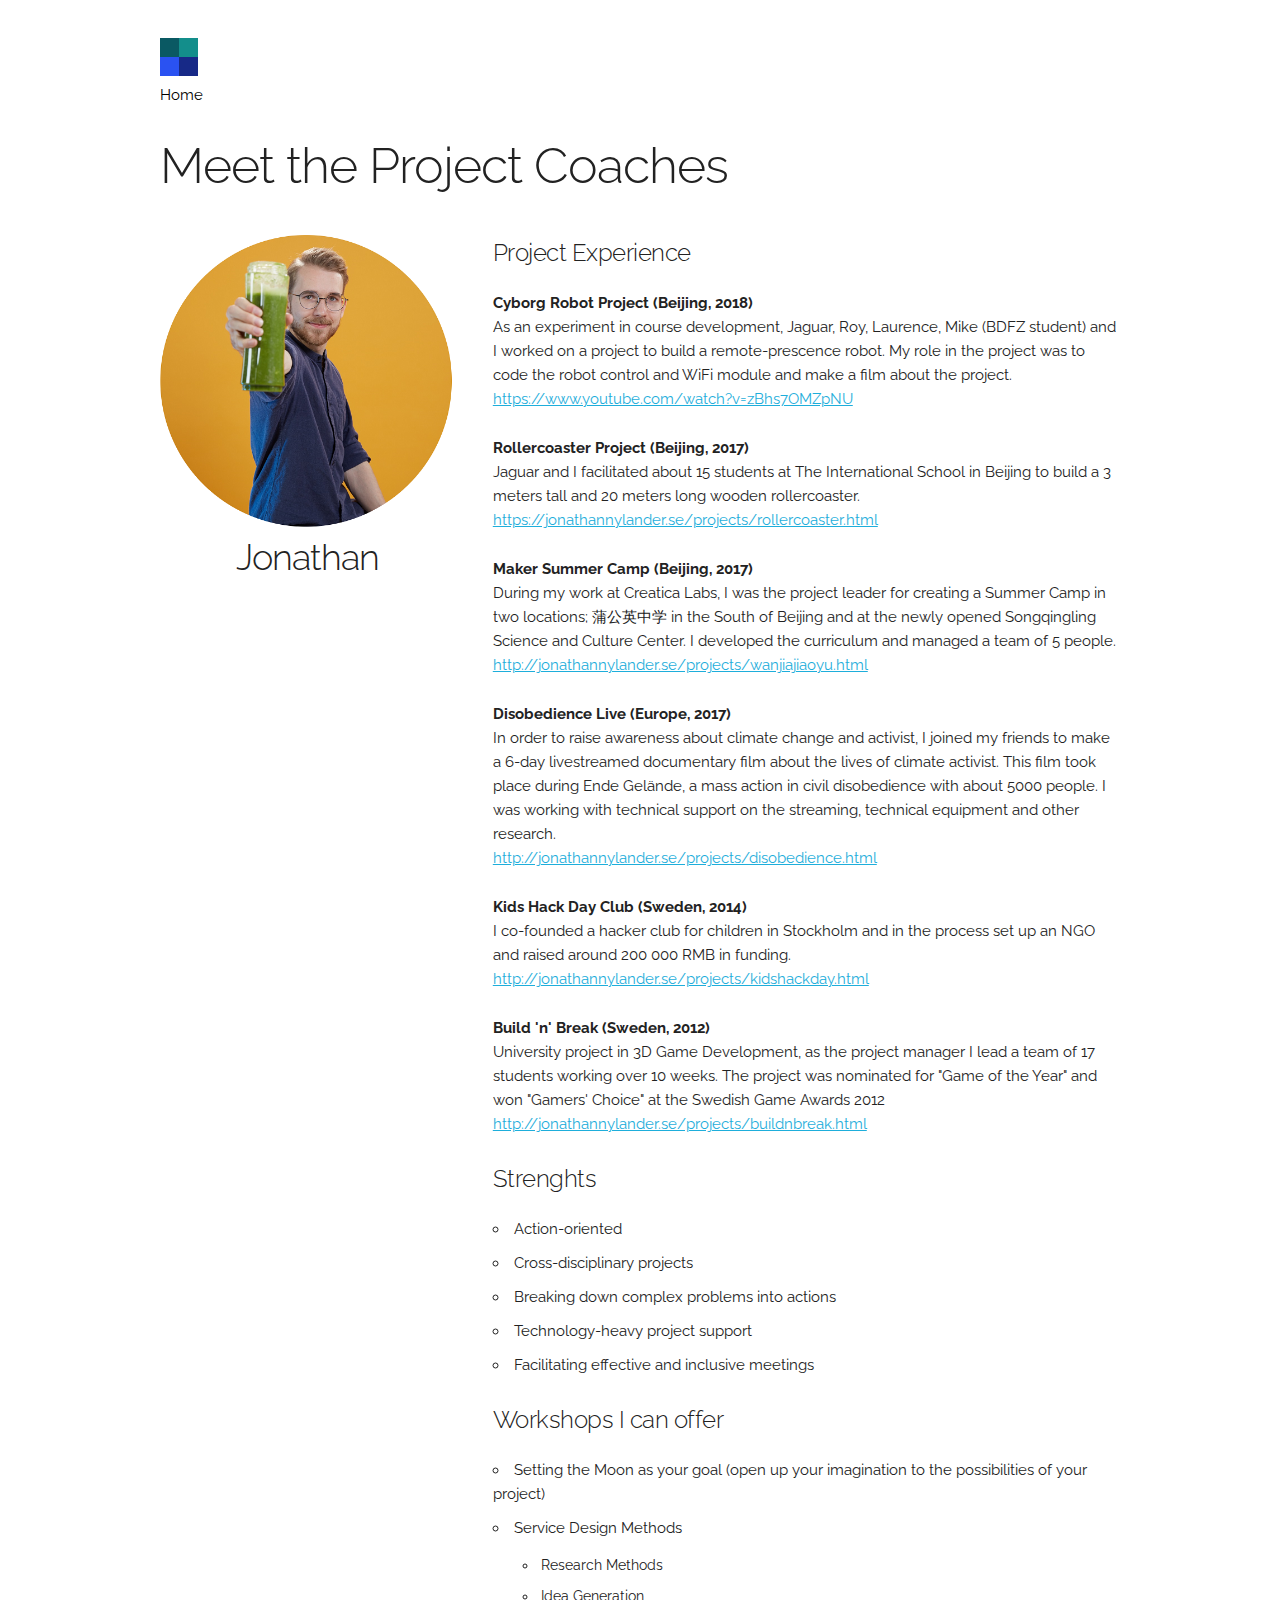
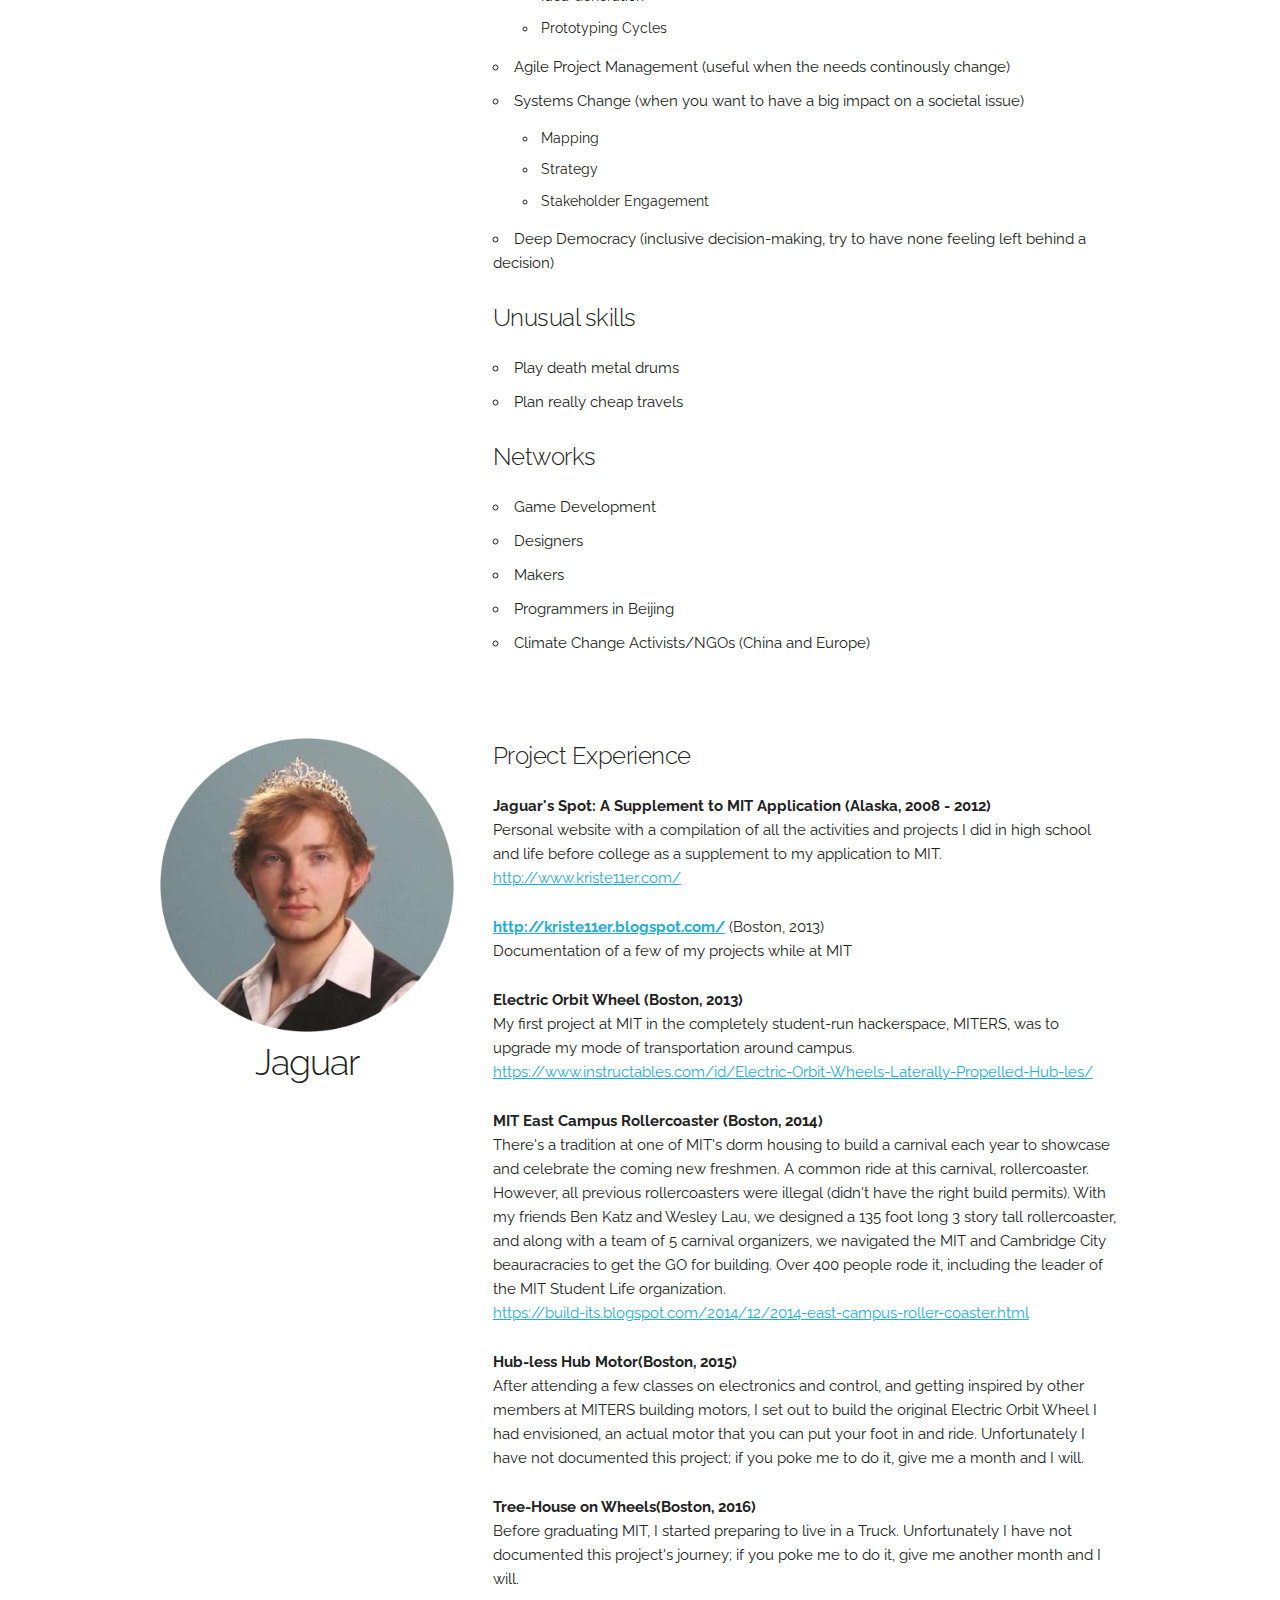
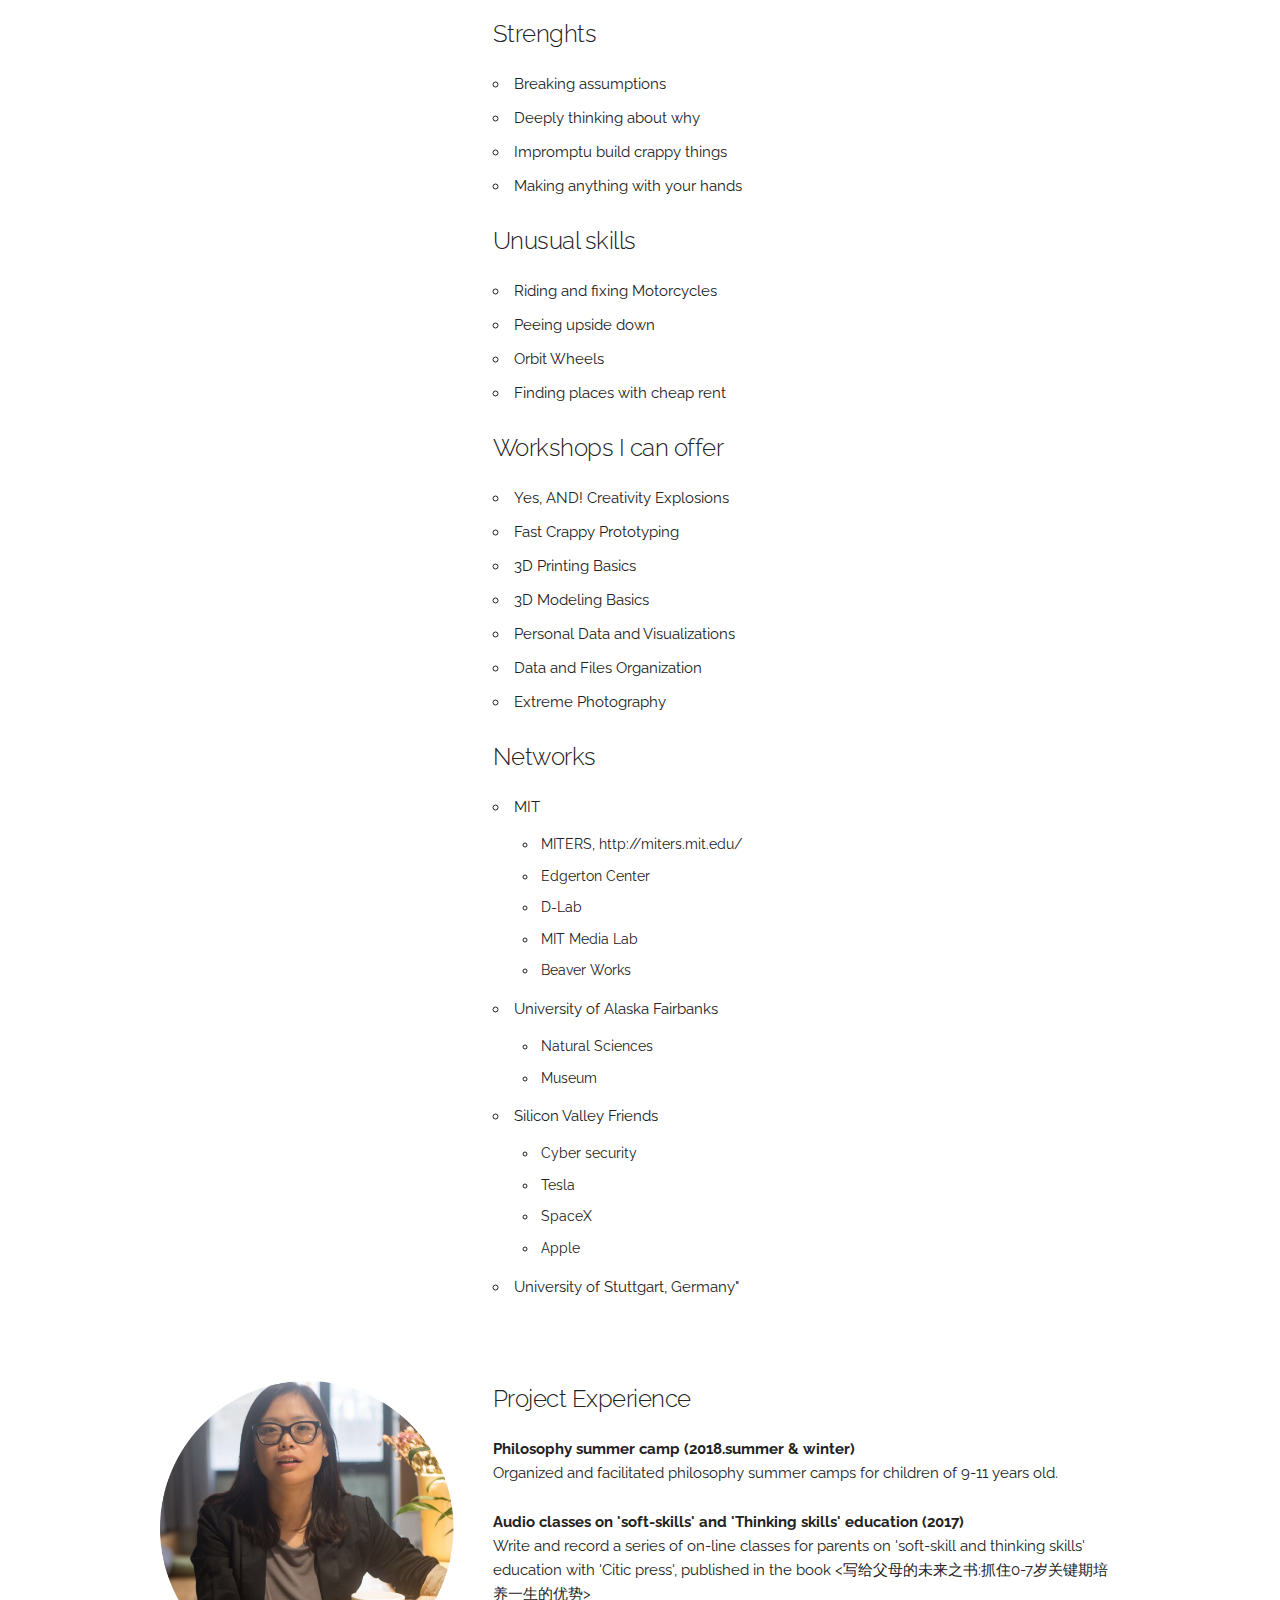
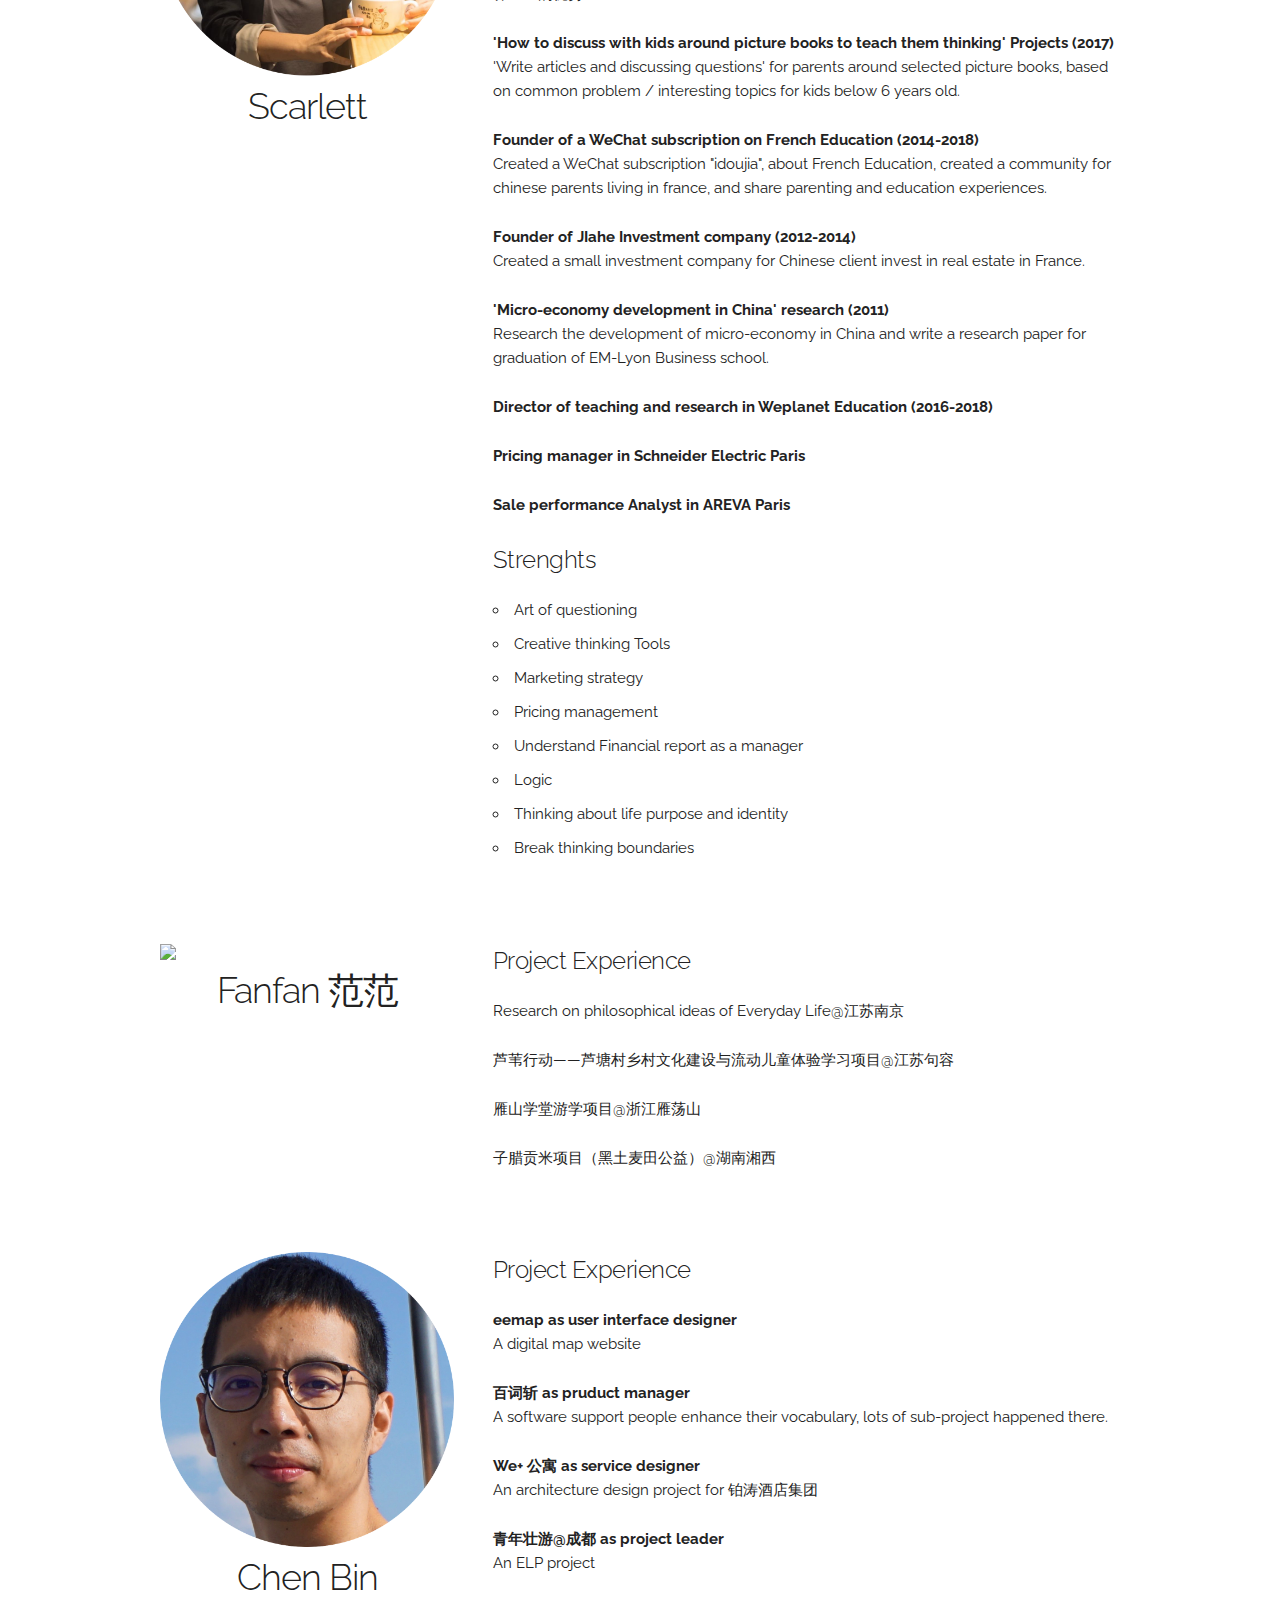
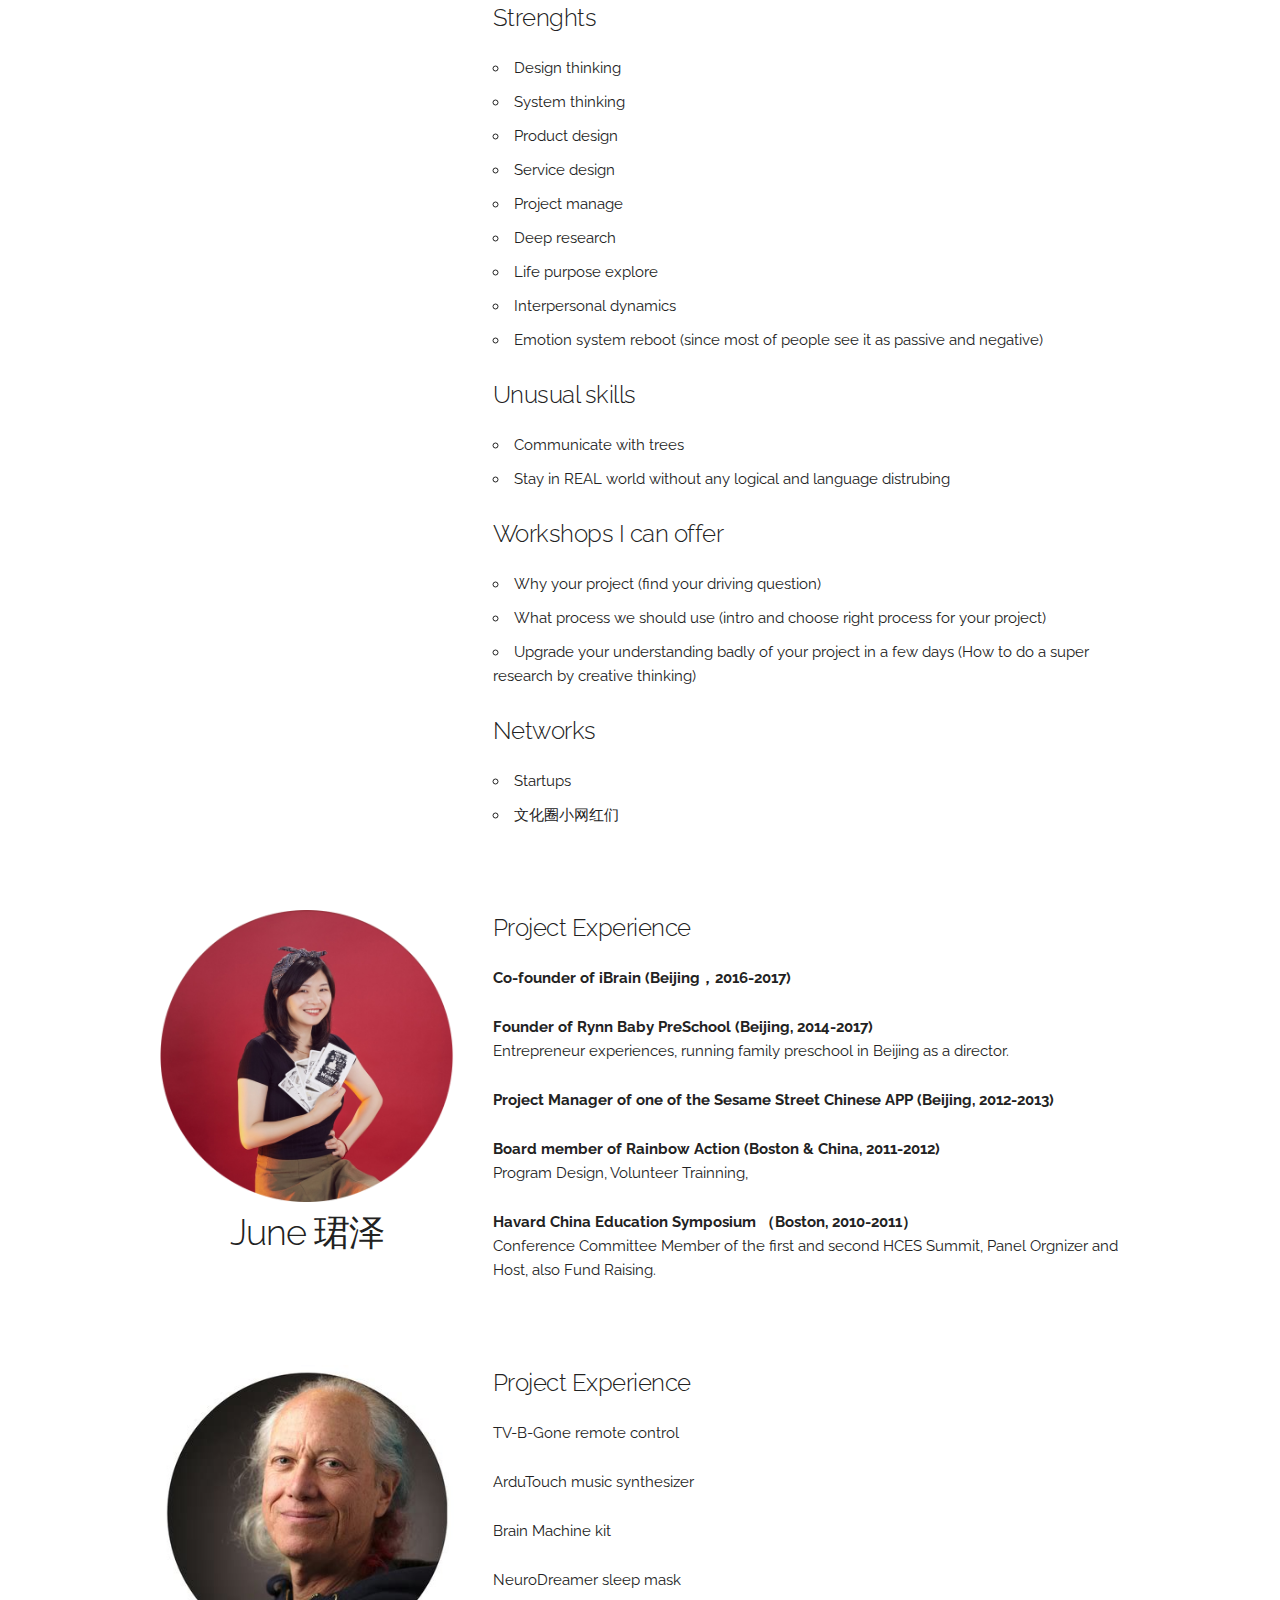
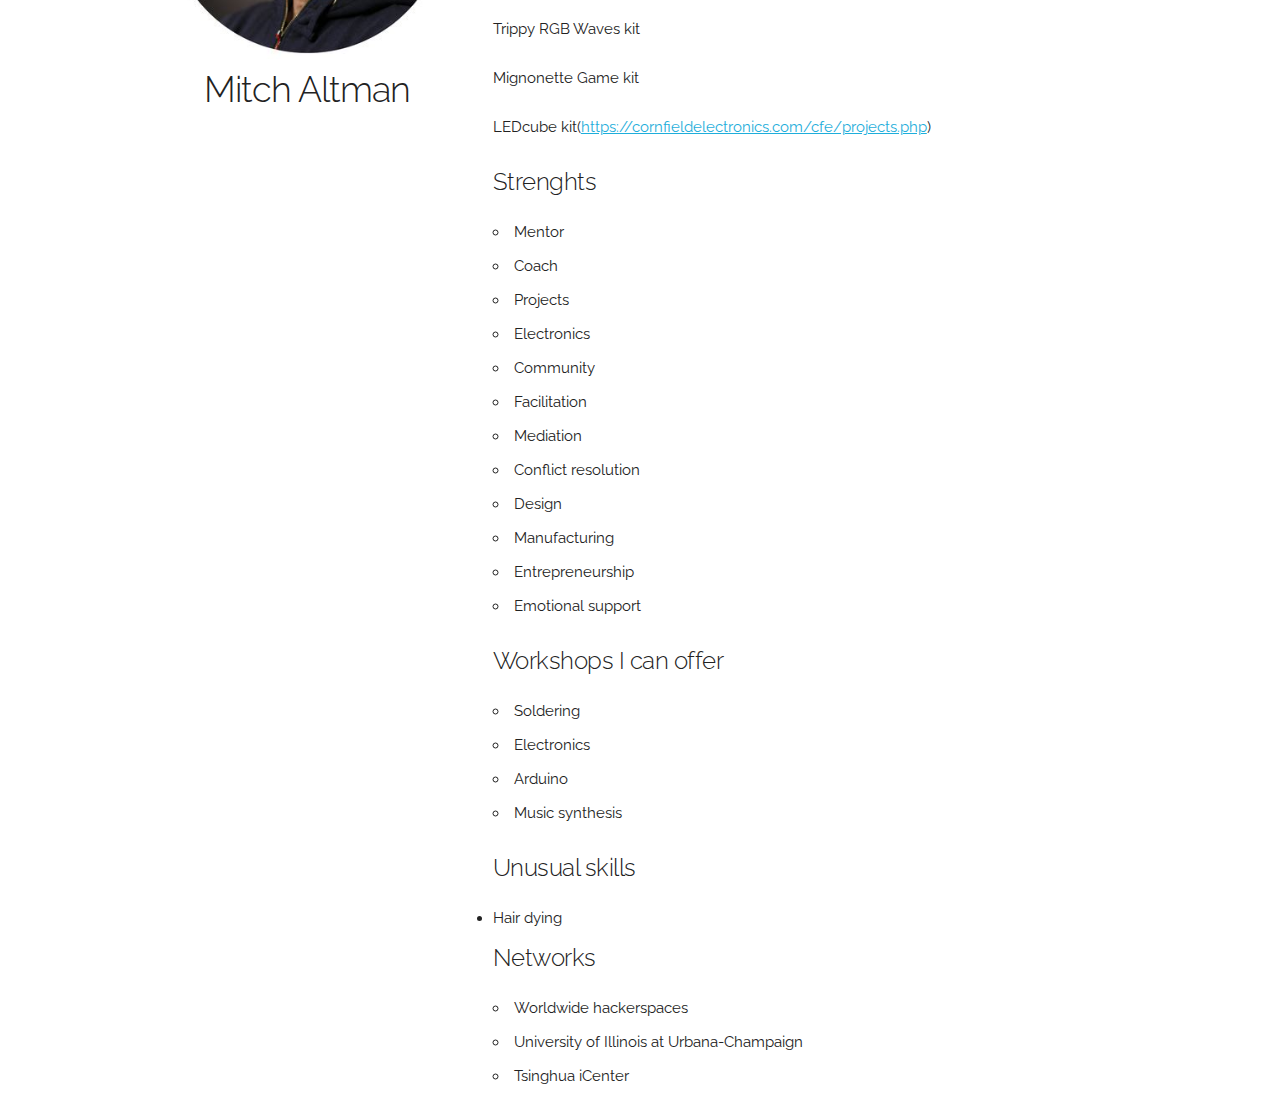
==== commit 56b90bb4: "name change to coaches" ====
--- a/superheroes.html
+++ b/superheroes.html
@@ -48,7 +48,7 @@
 	
 	<div class="row"  style="margin-top: 3%; margin-bottom: 2%;">
 		<div class="twelve columns">
-		<h1>Meet the Superheroes</h1>
+		<h1>Meet the Project Coaches</h1>
 		</div>
     </div>
 
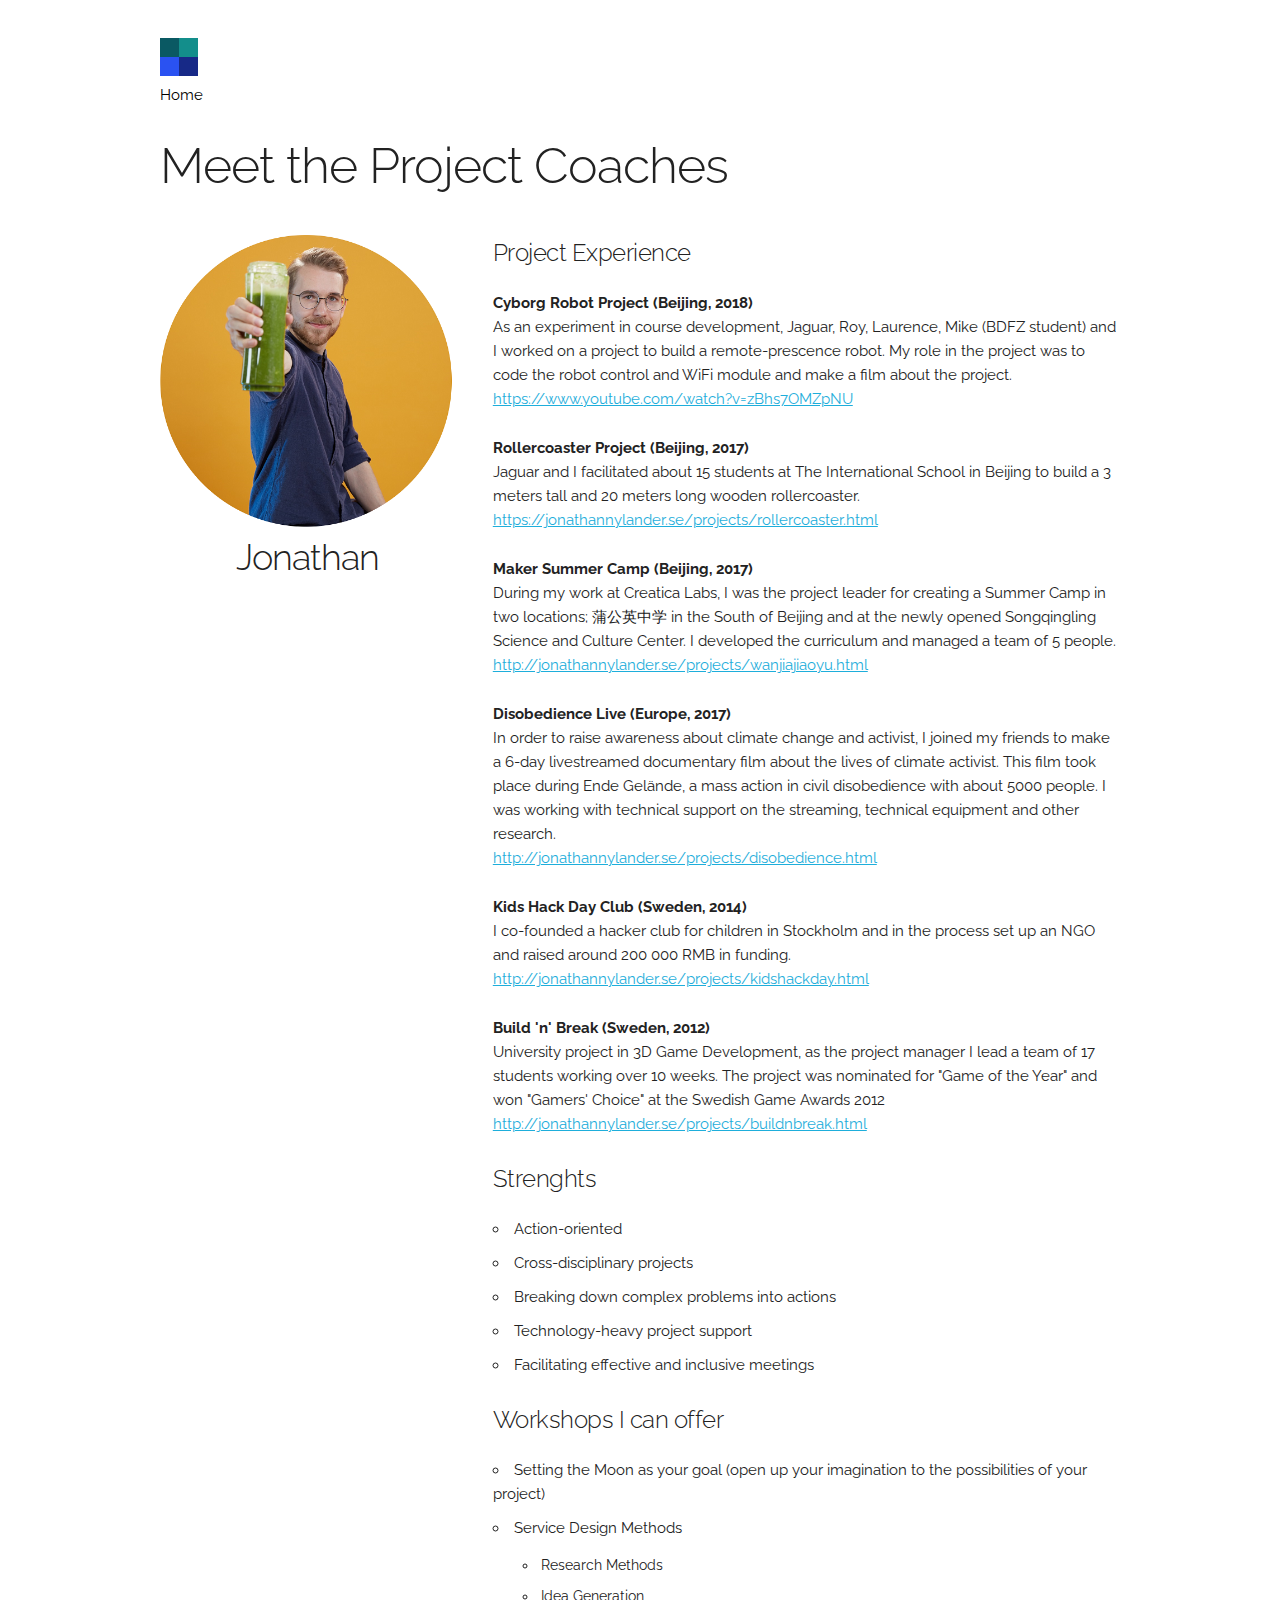
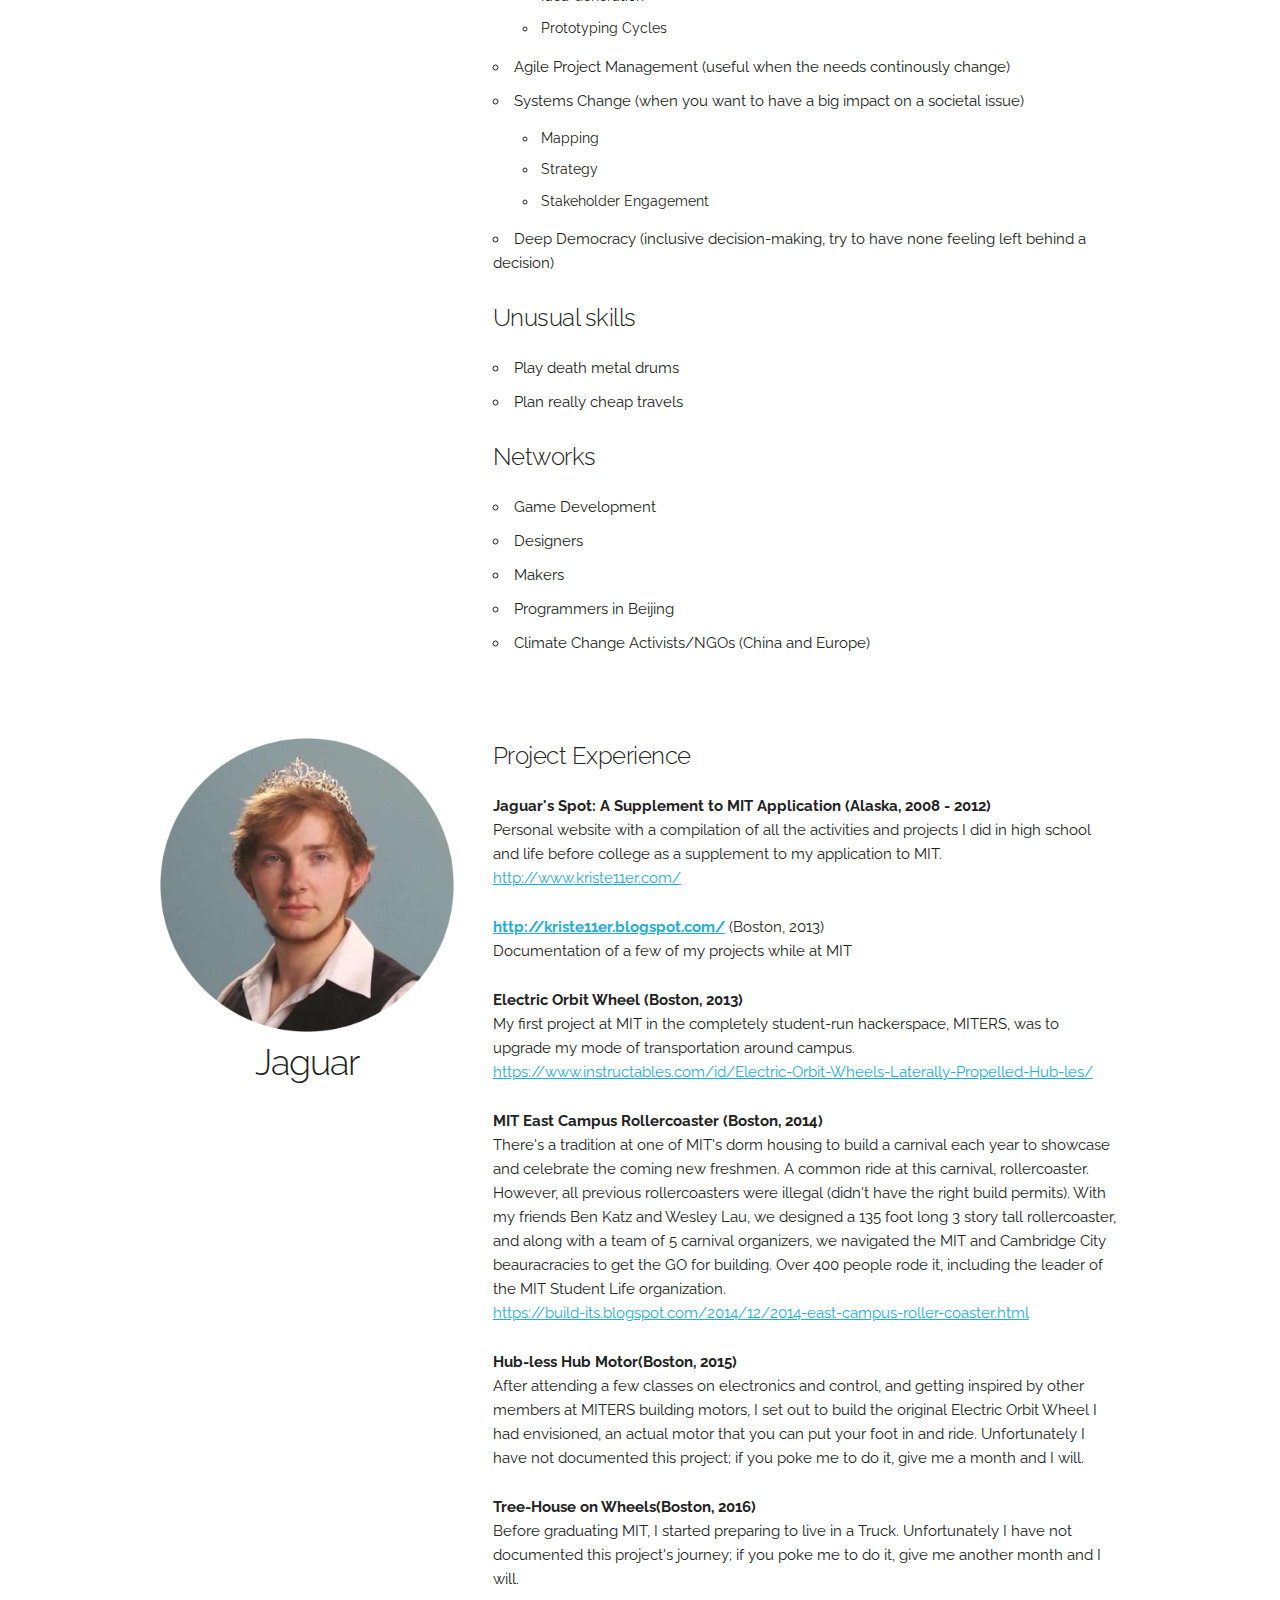
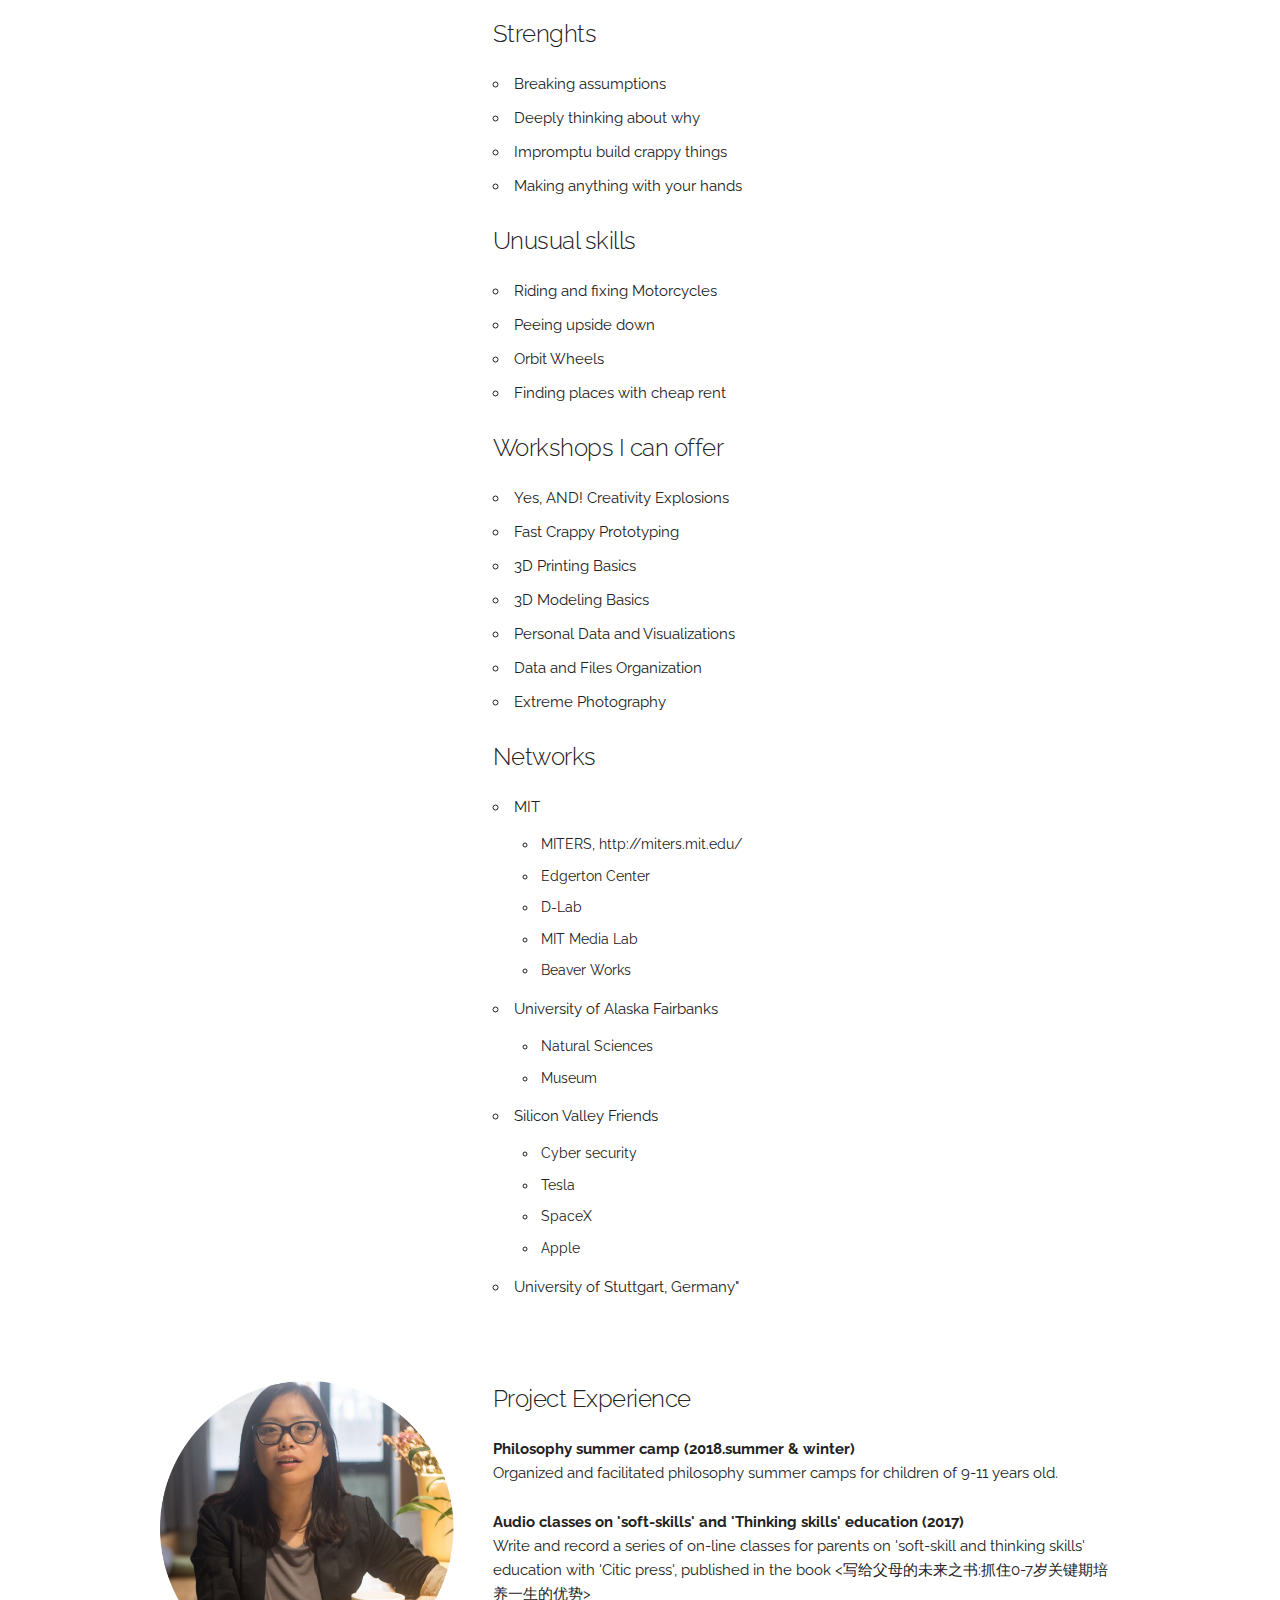
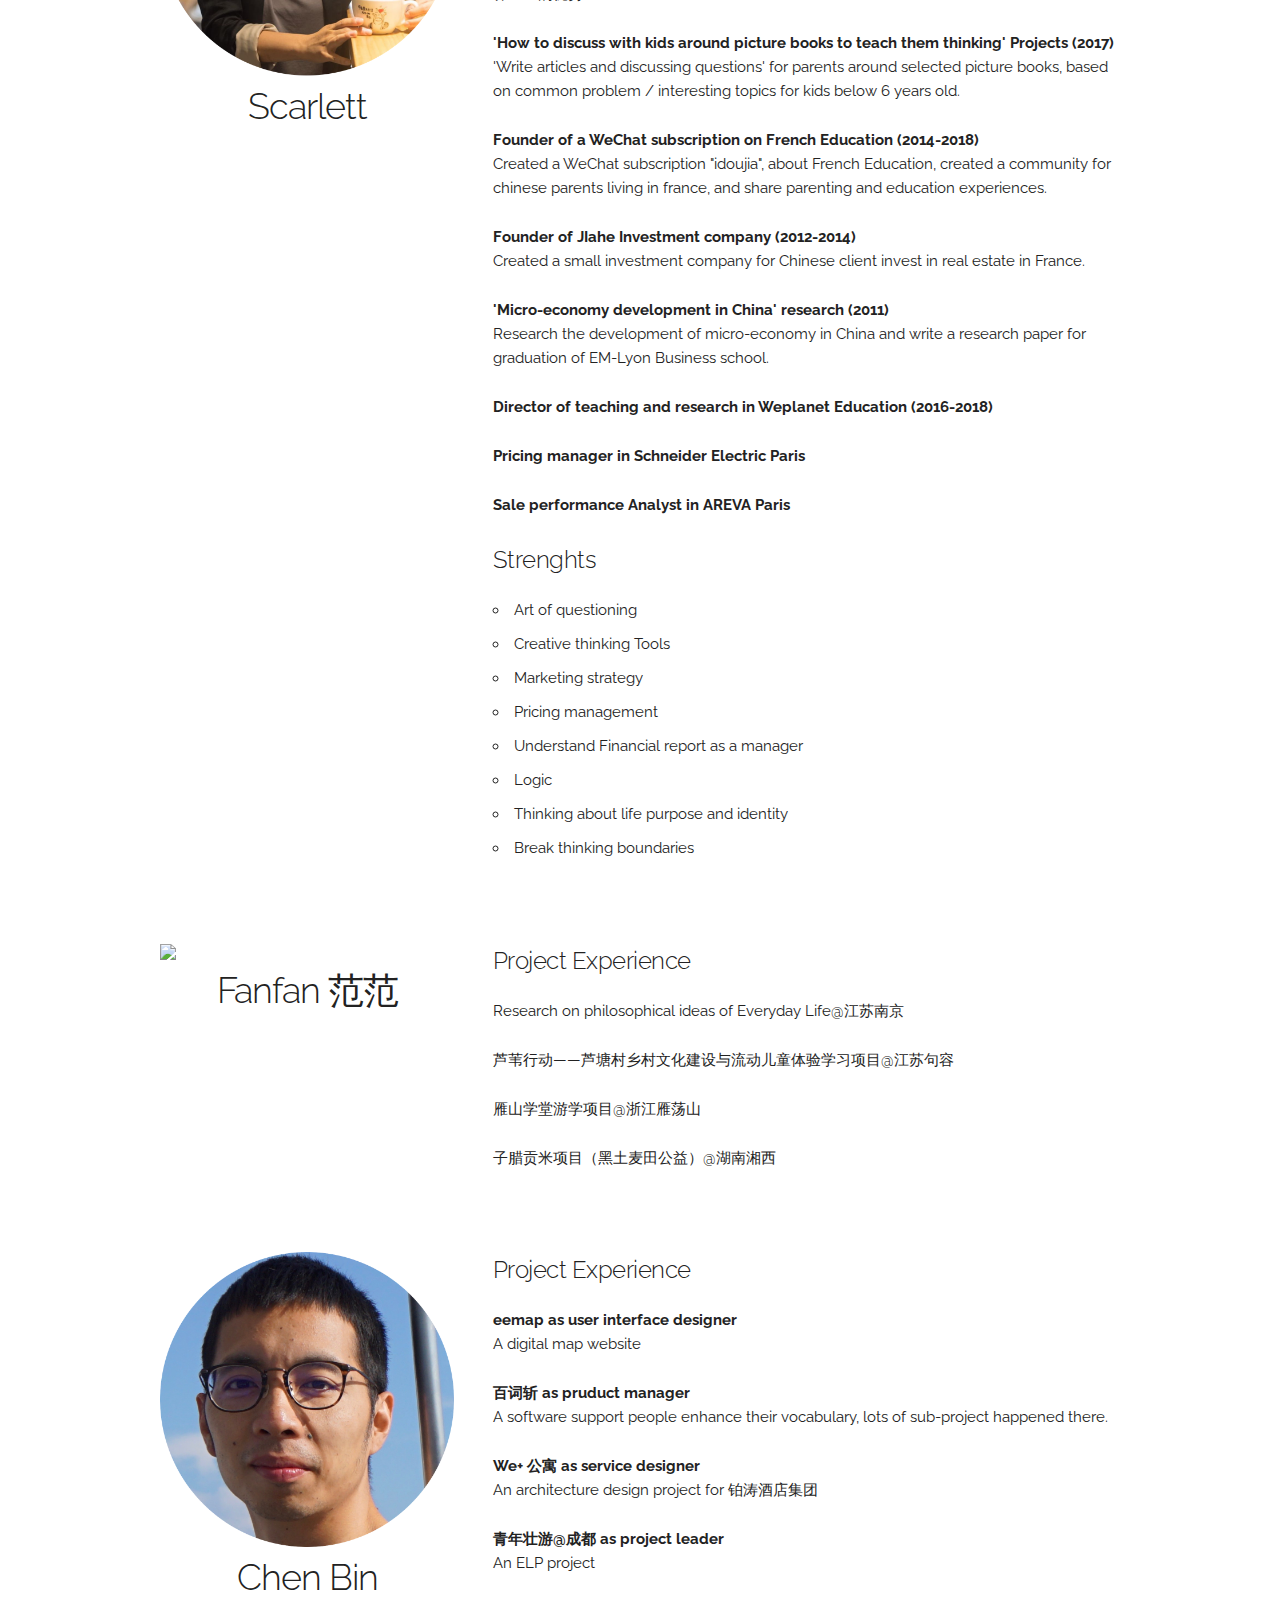
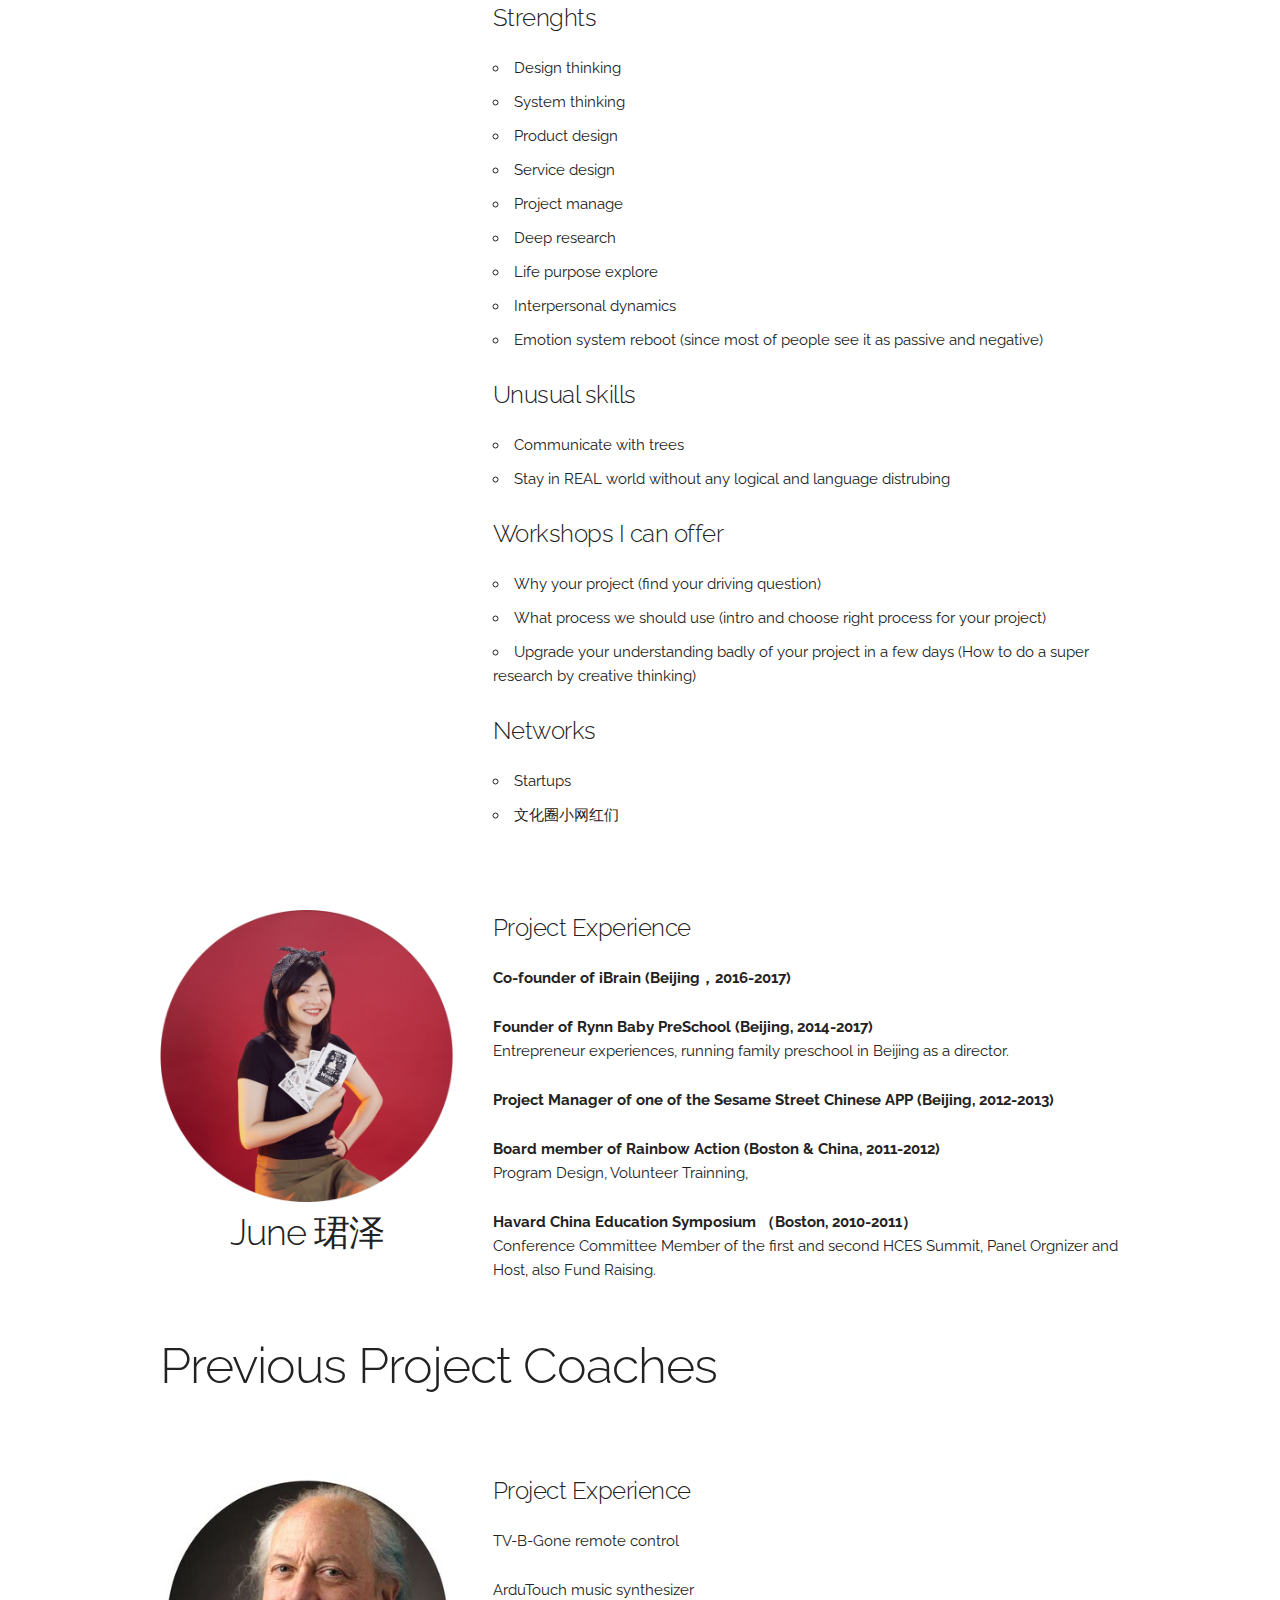
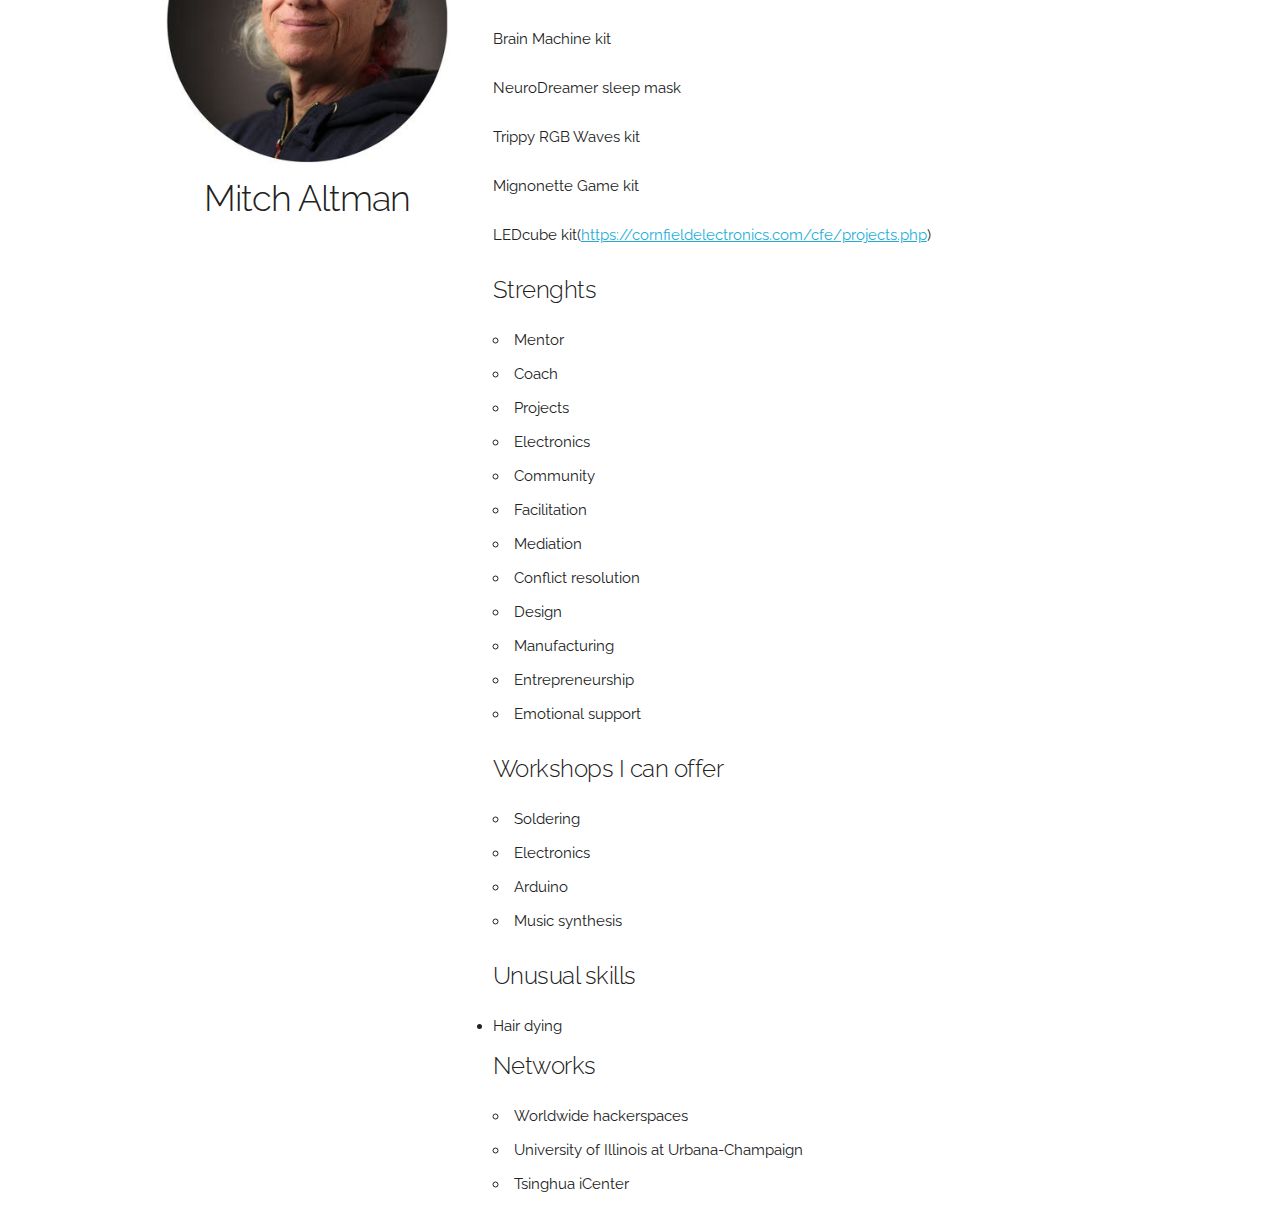
==== commit 003d05b7: "add previous coach category" ====
--- a/superheroes.html
+++ b/superheroes.html
@@ -395,6 +395,12 @@
 		</div>
     </div>
 	
+	<div class="row"  style="margin-top: 3%; margin-bottom: 2%;">
+		<div class="twelve columns">
+		<h1>Previous Project Coaches</h1>
+		</div>
+    </div>
+	
 	<div class="row" id="mitch" style="margin-top: 6%;">
 		<div class="four columns">
 			<img src="images/mitch.jpg" style="width: 100%">
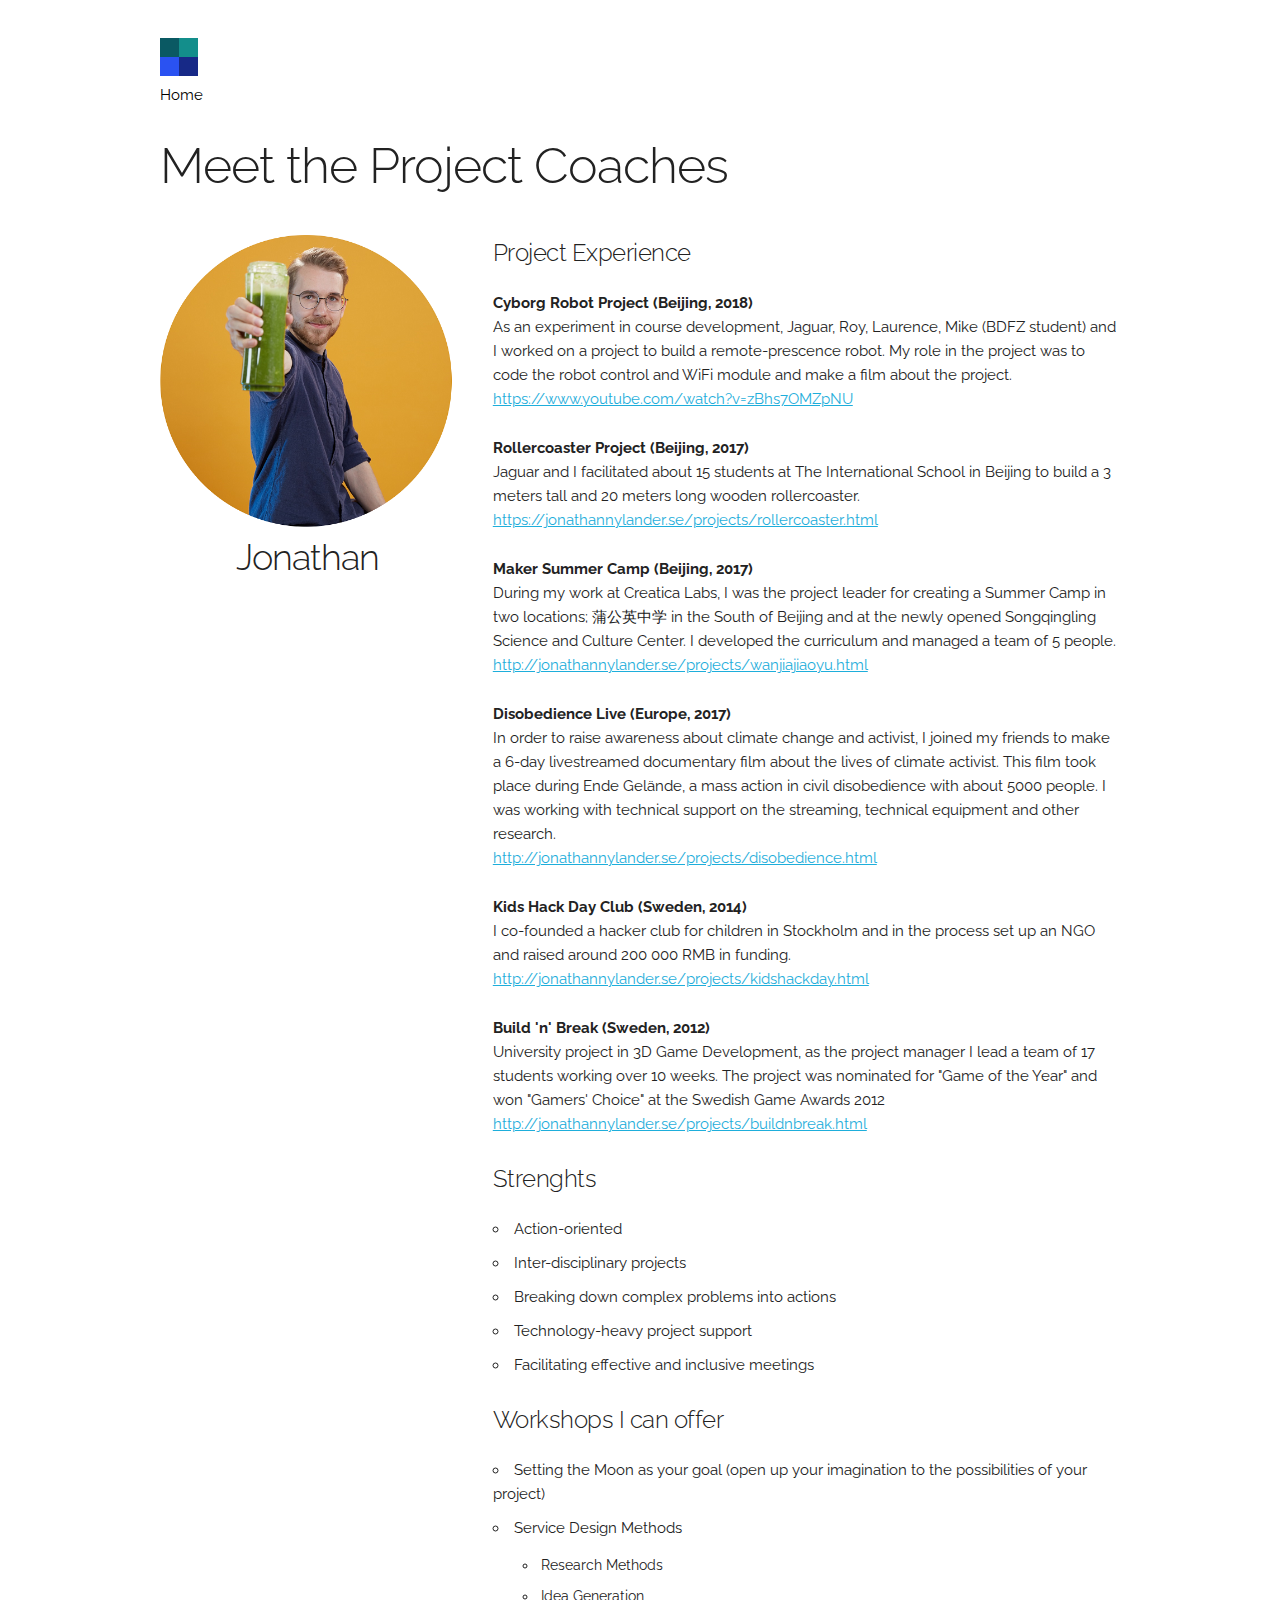
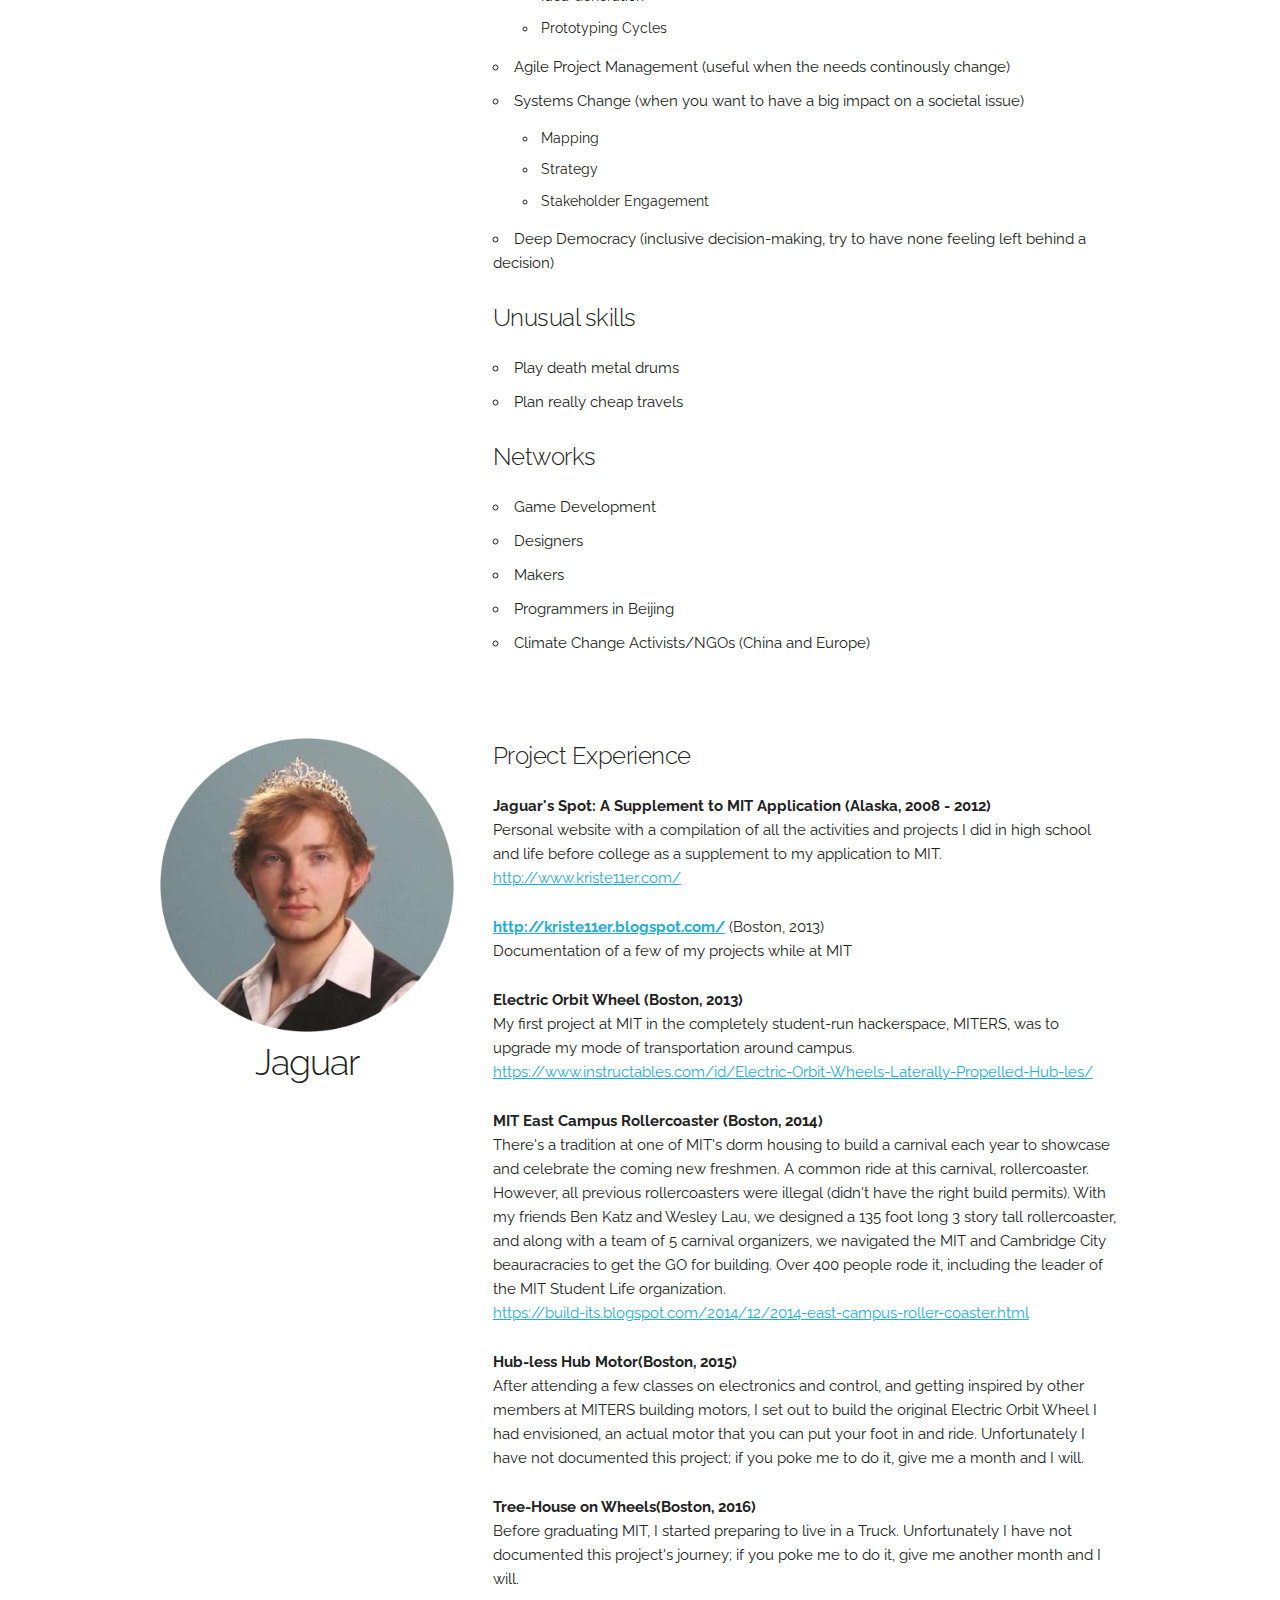
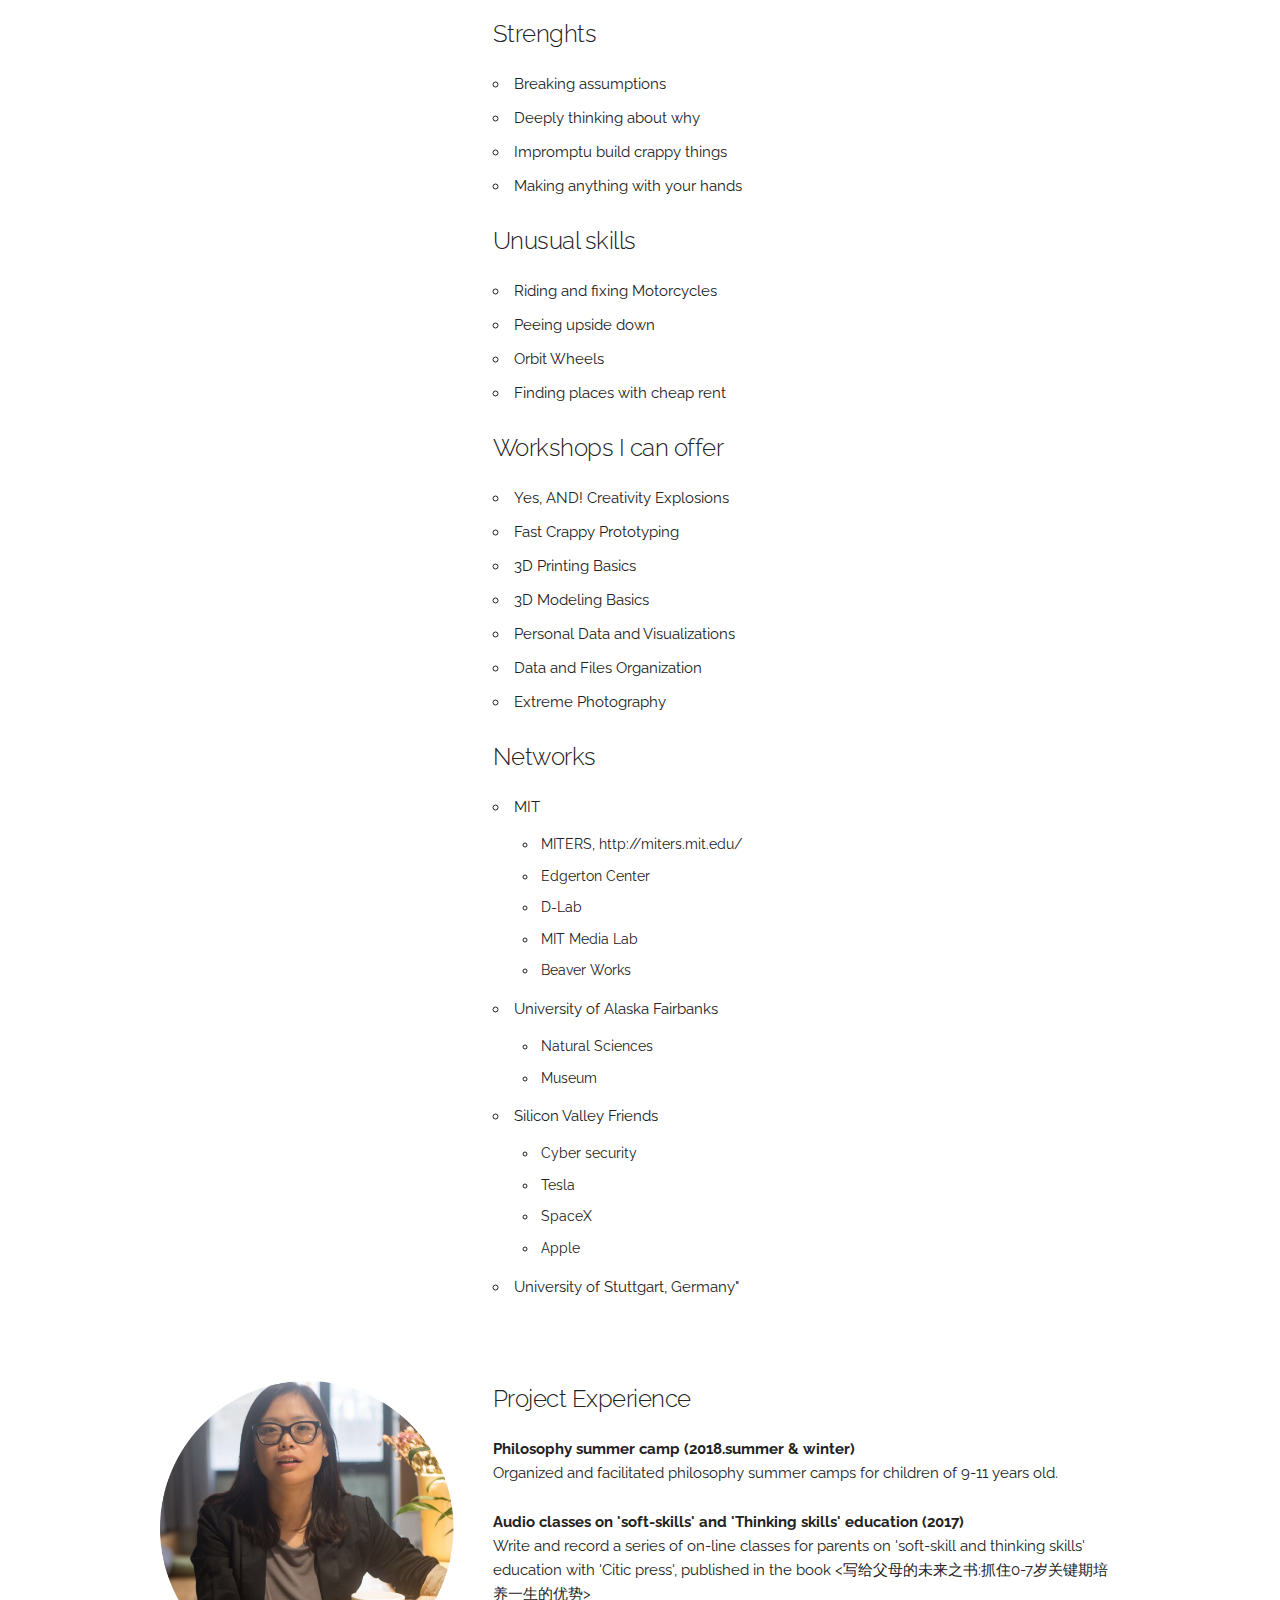
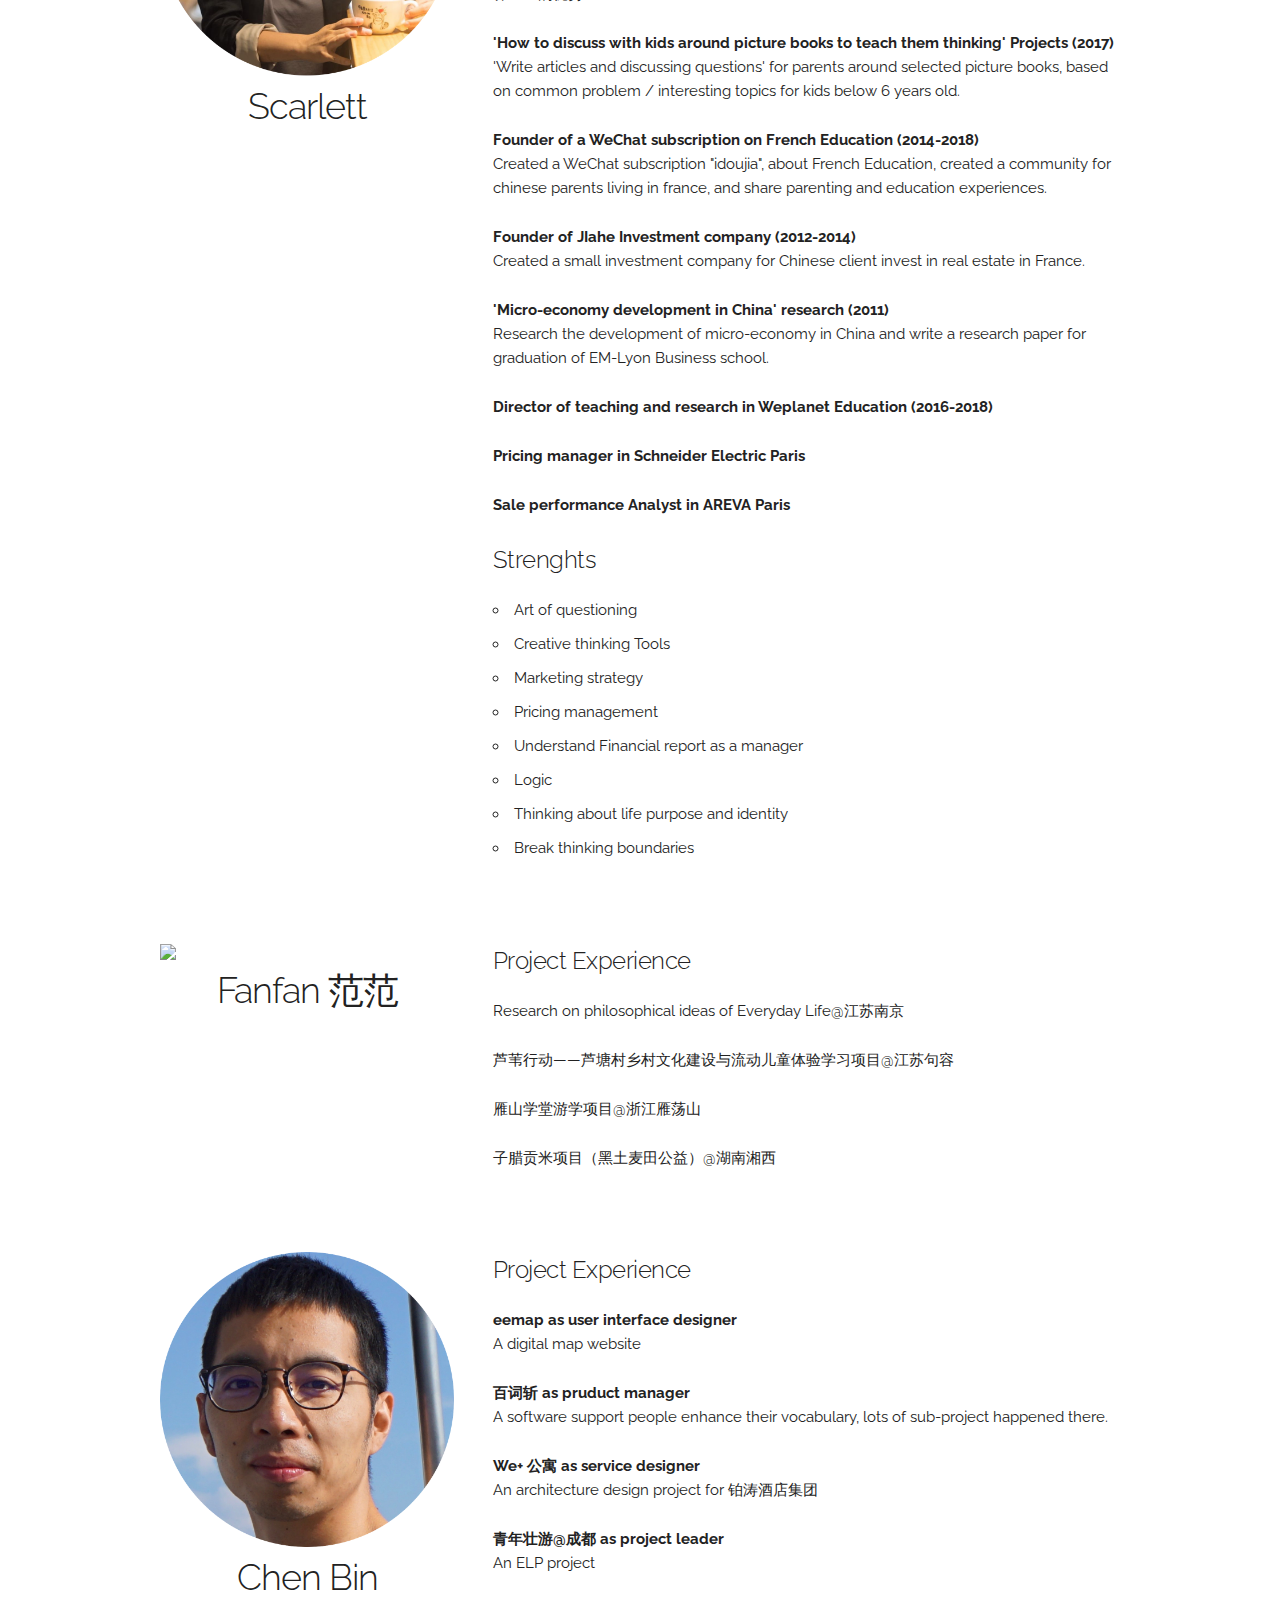
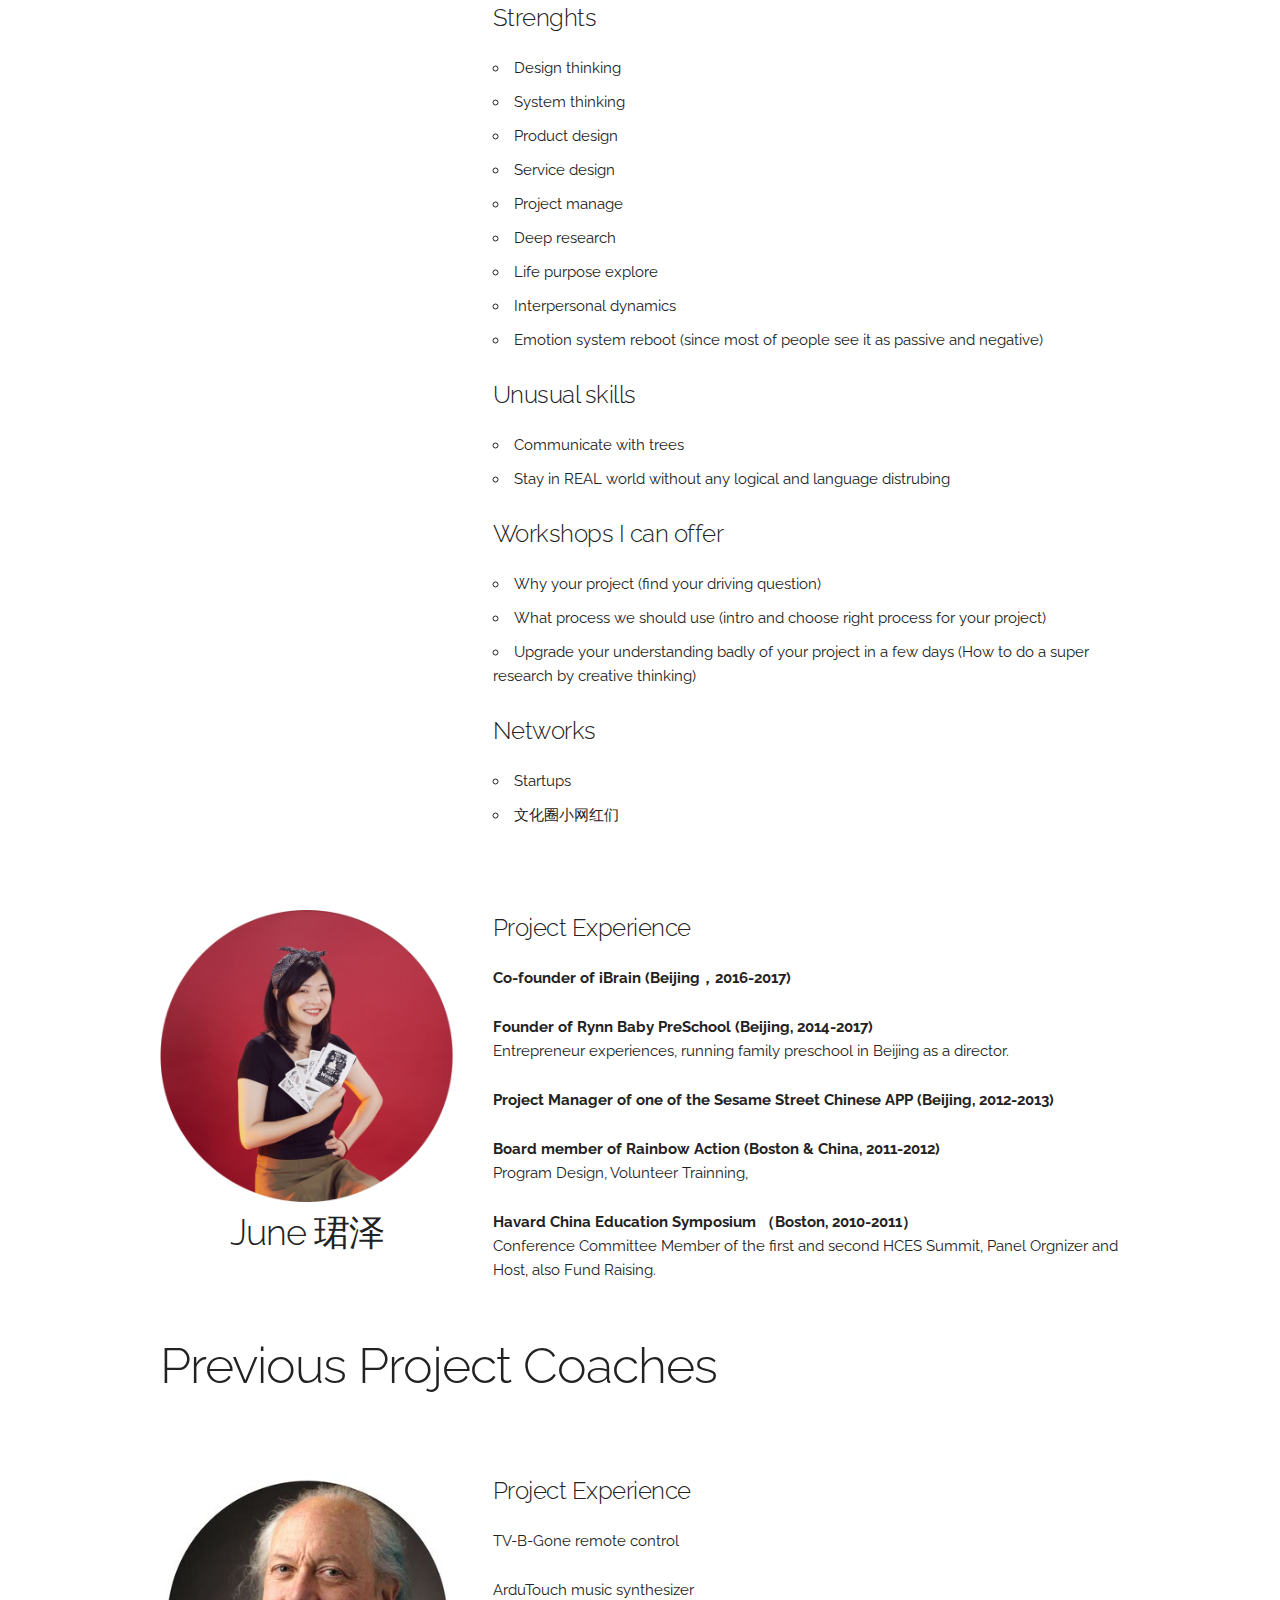
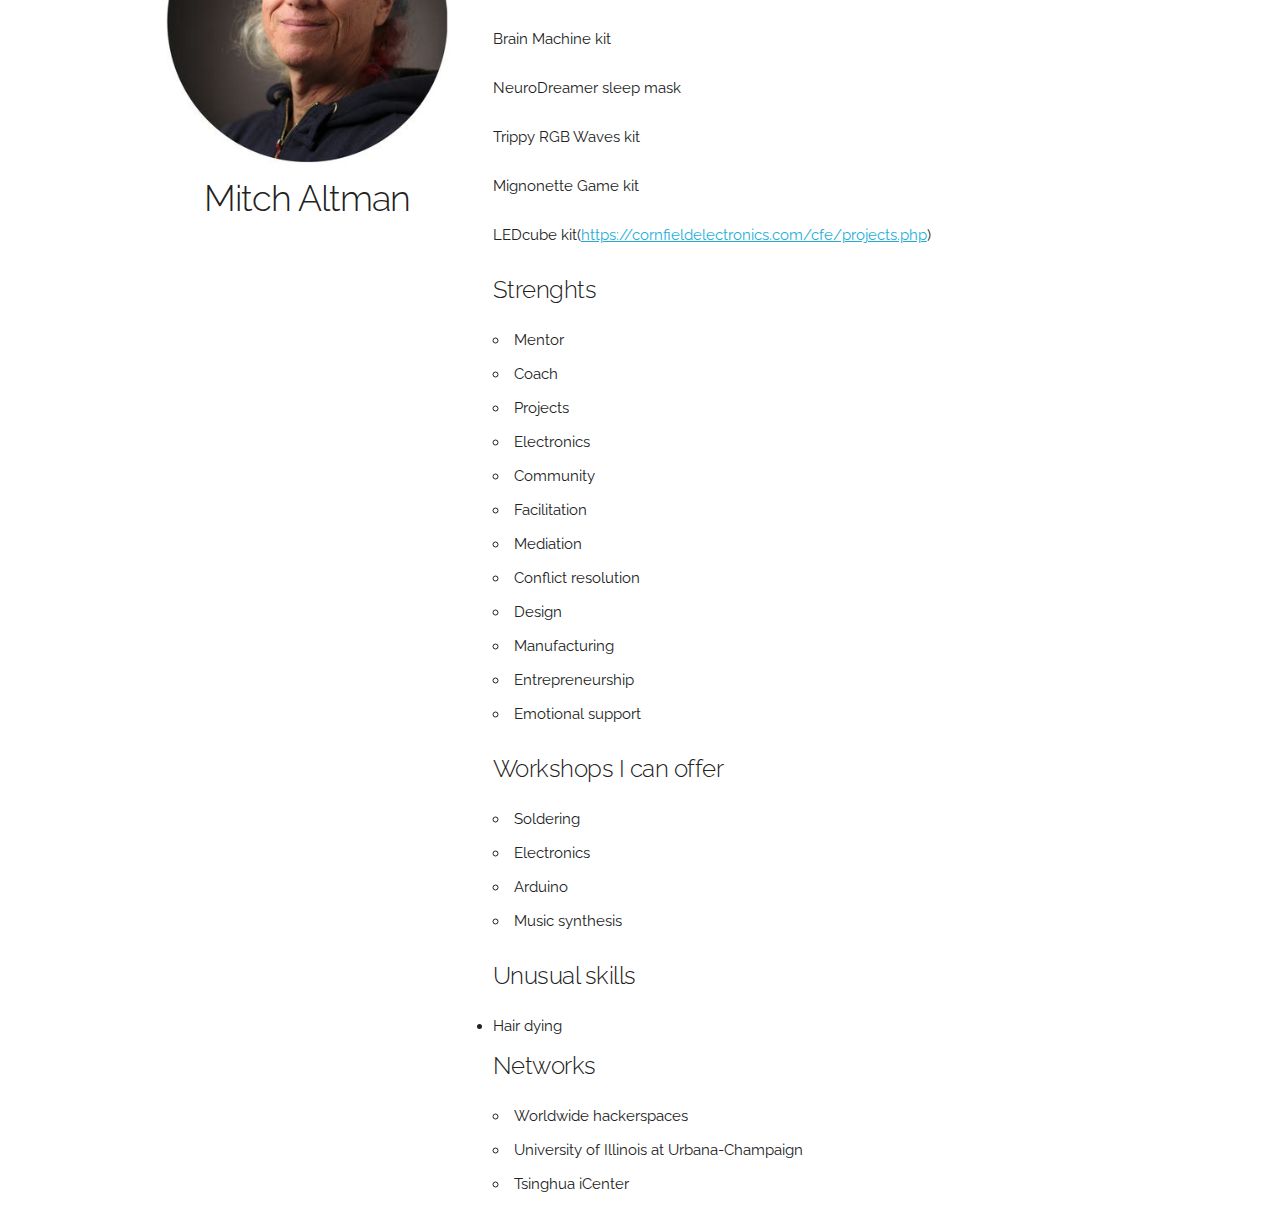
==== commit cb369b06: "update coach description" ====
--- a/superheroes.html
+++ b/superheroes.html
@@ -86,7 +86,7 @@
 			<h5>Strenghts</h5>
 			<ul>
 			<li>Action-oriented</li>
-			<li>Cross-disciplinary projects</li>
+			<li>Inter-disciplinary projects</li>
 			<li>Breaking down complex problems into actions</li>
 			<li>Technology-heavy project support</li>
 			<li>Facilitating effective and inclusive meetings</li>
